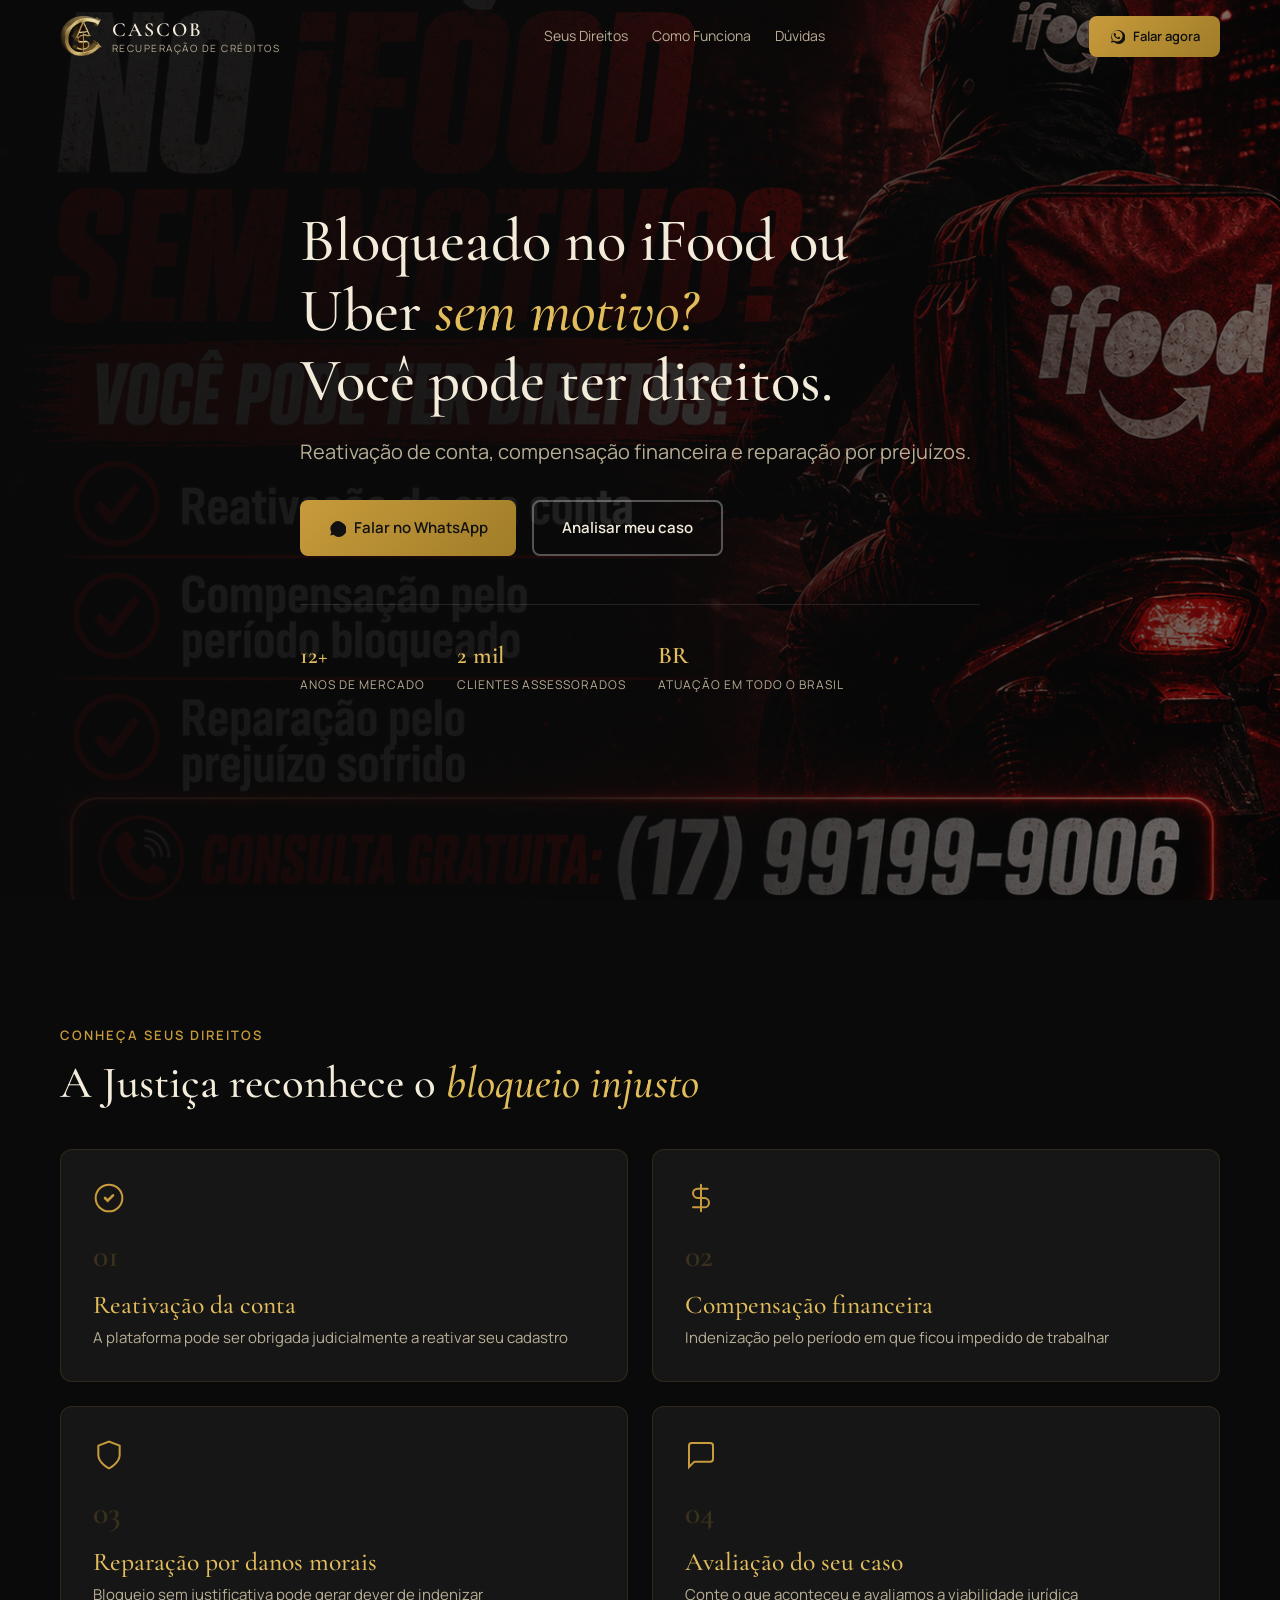
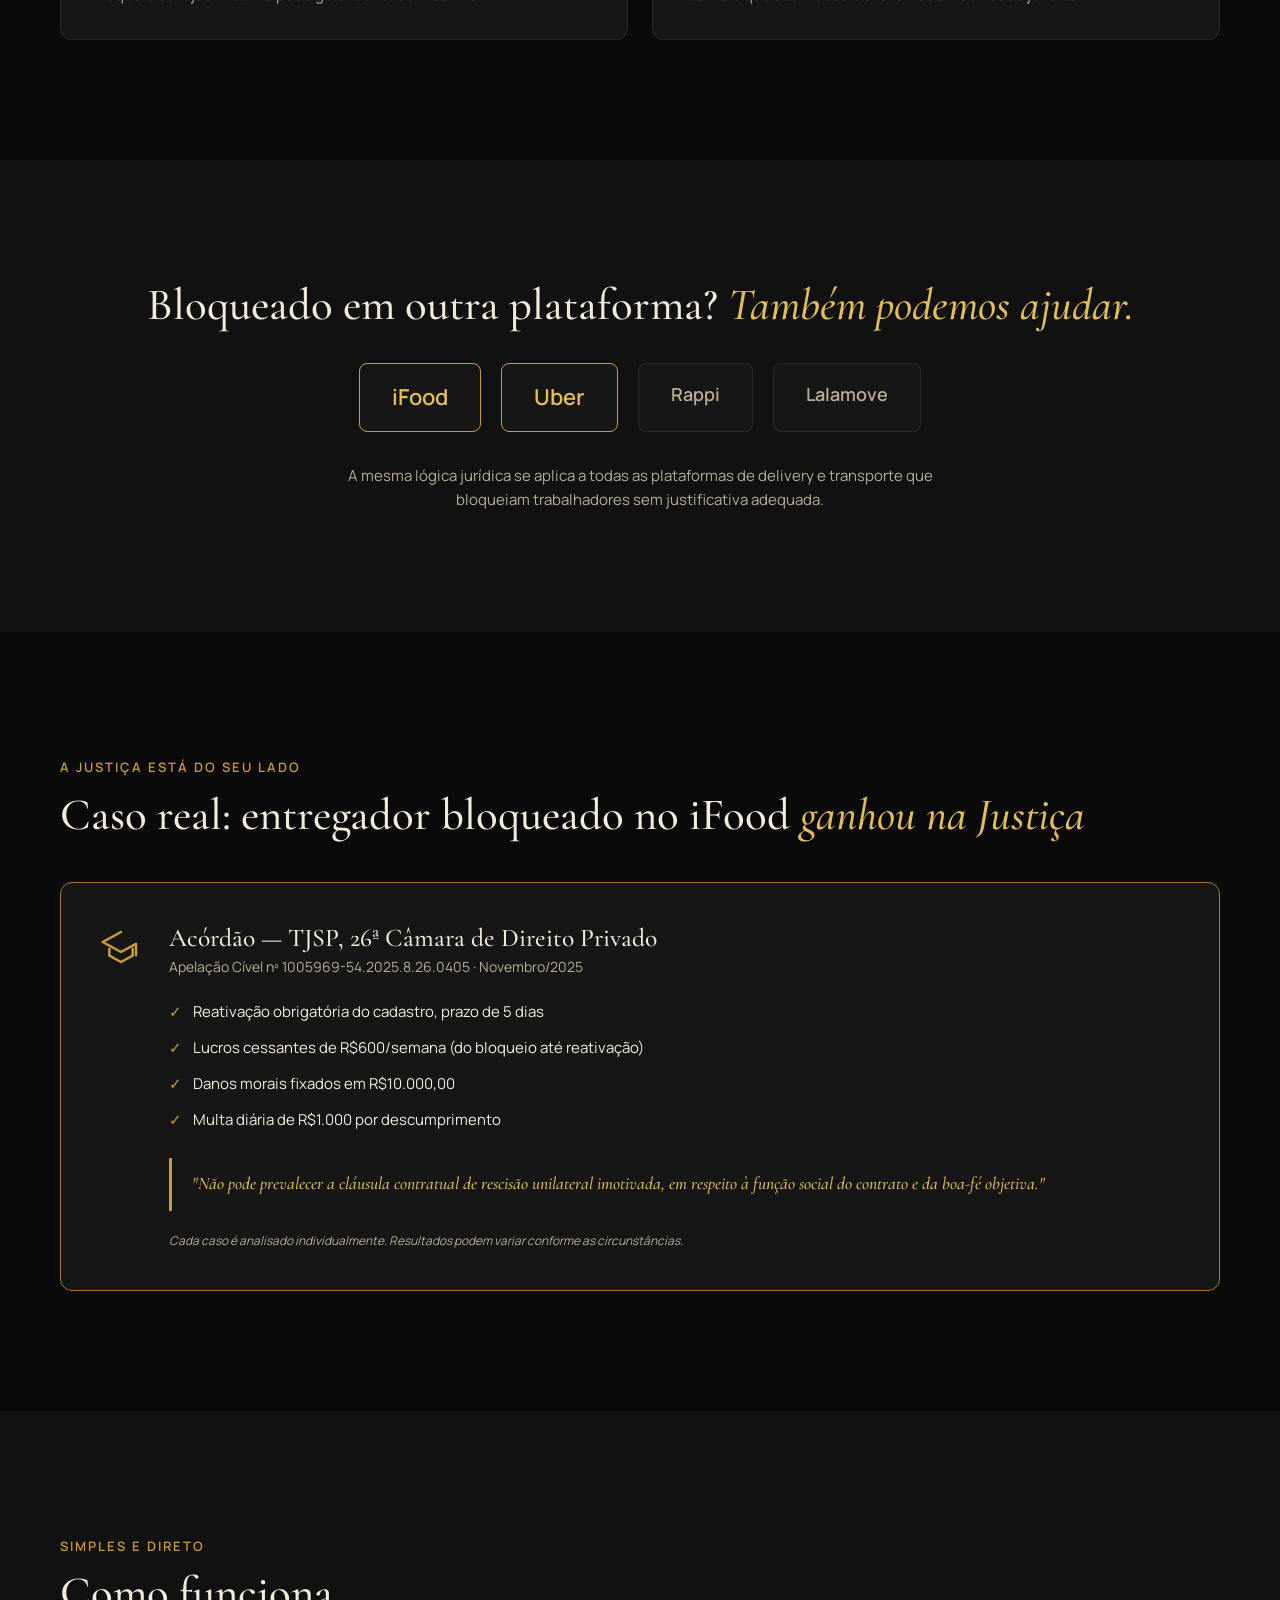
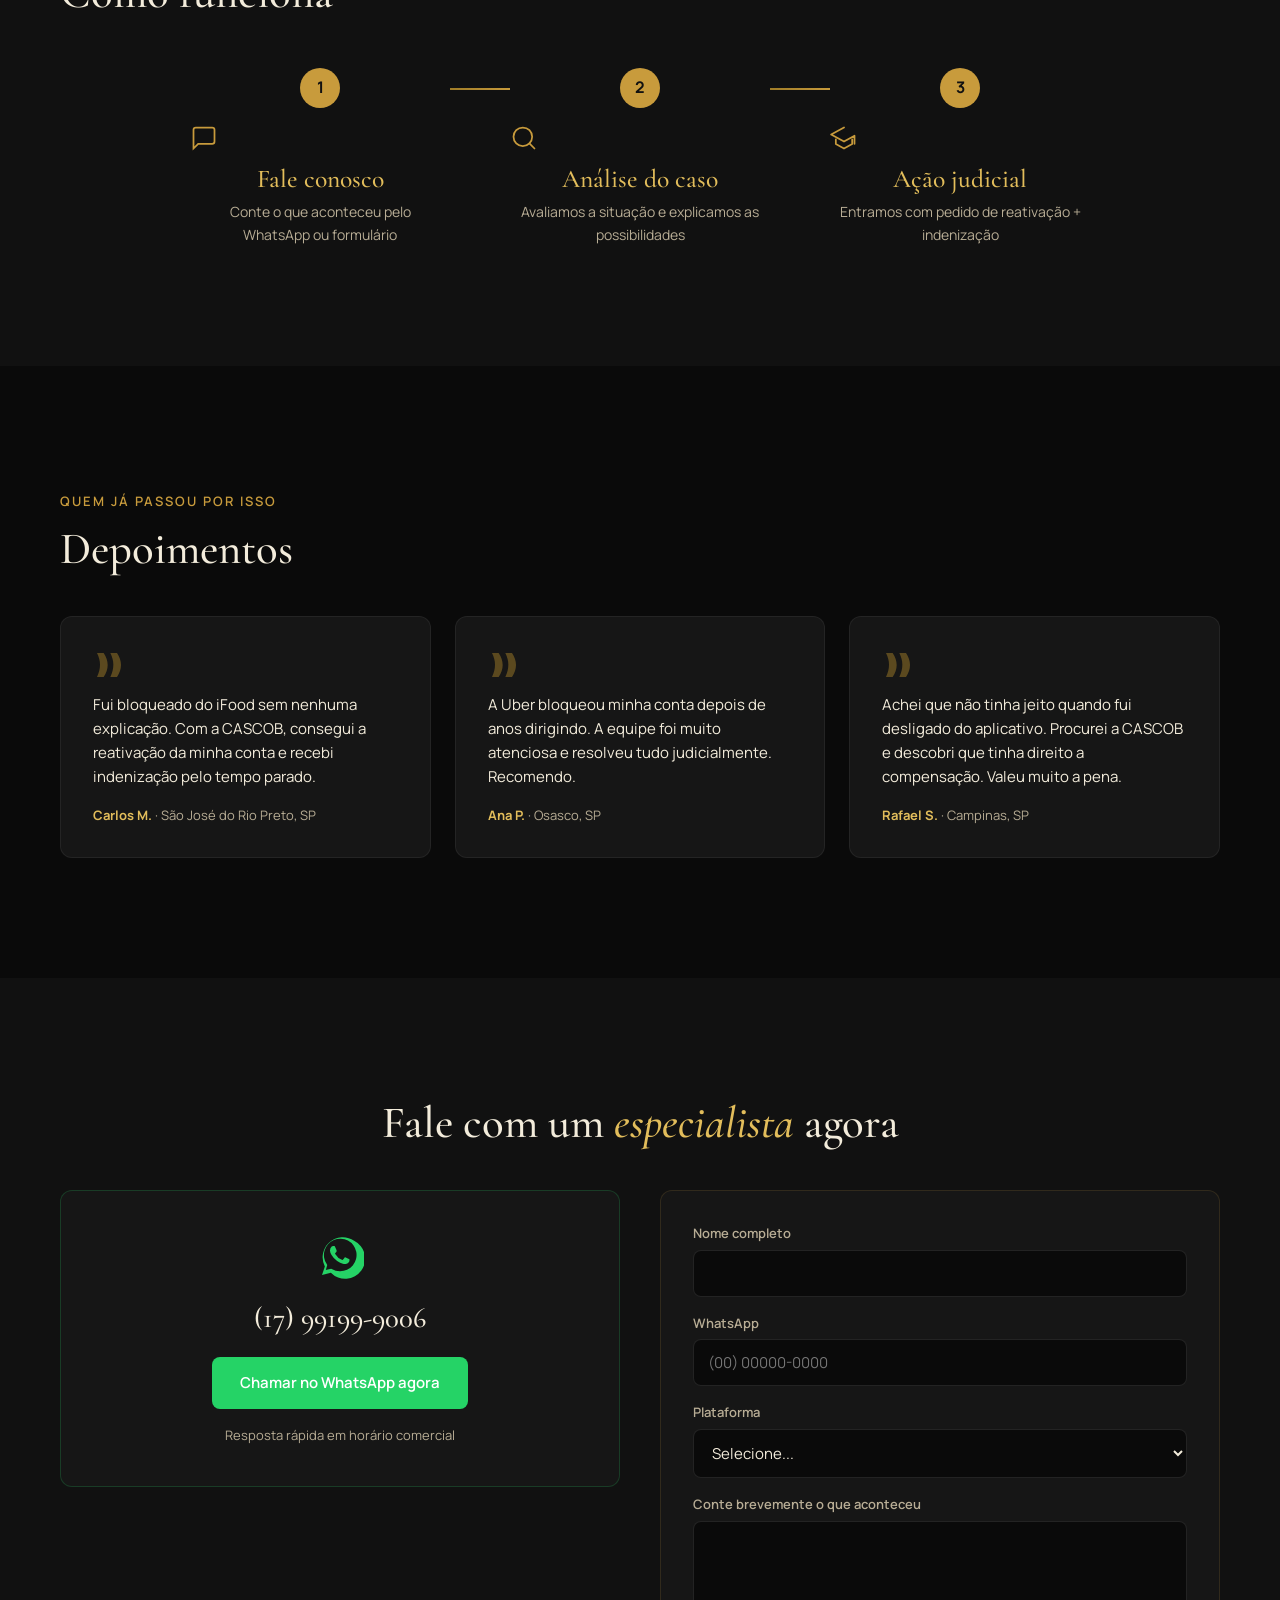
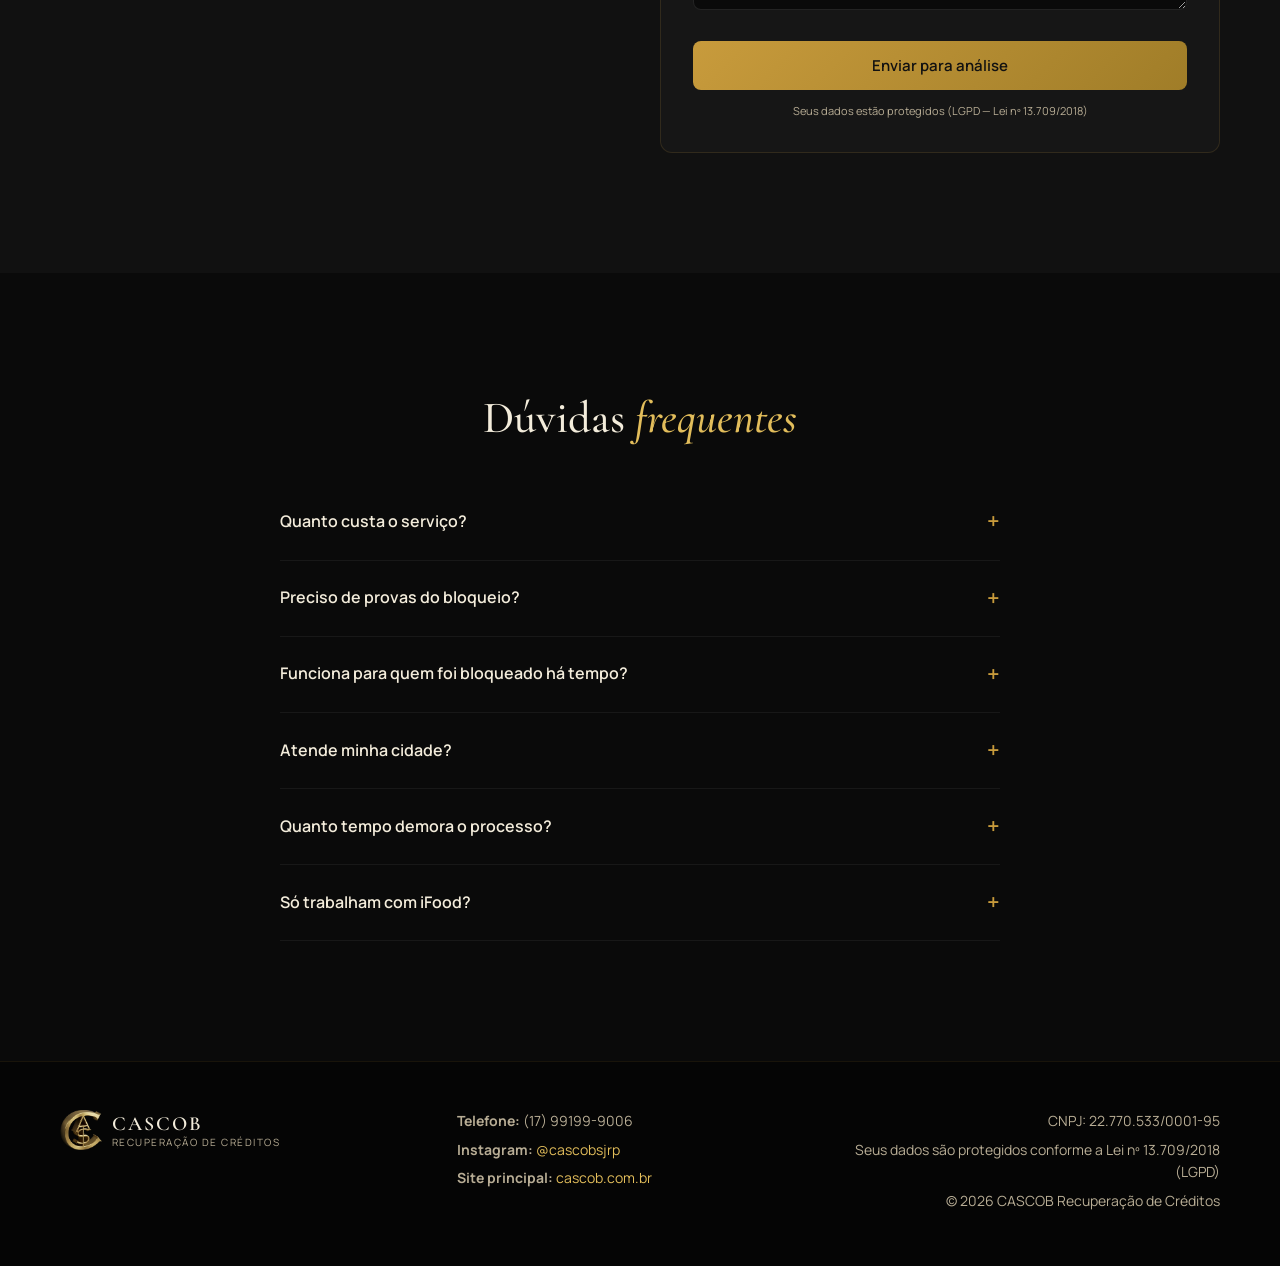
==== index.html @ d966ffe6 "feat: landing page entregadorbloqueado.com.br — build completo Landing page de conversão para CASCOB" ====
<!DOCTYPE html>
<html lang="pt-BR">
<head>
<meta charset="UTF-8">
<meta name="viewport" content="width=device-width, initial-scale=1">
<title>Bloqueado no iFood ou Uber? Conheça seus direitos | CASCOB</title>
<meta name="description" content="Entregador ou motorista bloqueado no iFood, Uber ou outra plataforma? A CASCOB atua na reativação de conta, compensação financeira e reparação por danos. Fale conosco.">
<link rel="canonical" href="https://entregadorbloqueado.com.br/">
<meta property="og:title" content="Bloqueado no iFood ou Uber? Conheça seus direitos | CASCOB">
<meta property="og:description" content="Entregador ou motorista bloqueado? Reativação de conta, lucros cessantes e danos morais. CASCOB Recuperação de Créditos.">
<meta property="og:url" content="https://entregadorbloqueado.com.br/">
<meta property="og:type" content="website">
<meta property="og:locale" content="pt_BR">
<meta name="twitter:card" content="summary_large_image">
<link rel="icon" href="/assets/img/logo-cascob.png" type="image/png">
<link rel="preload" href="/assets/fonts/cormorant-garamond-500.woff2" as="font" type="font/woff2" crossorigin>
<link rel="preload" href="/assets/fonts/manrope-500.woff2" as="font" type="font/woff2" crossorigin>
<link rel="stylesheet" href="/assets/css/styles.css">
<script type="application/ld+json">
{
  "@context": "https://schema.org",
  "@type": "Organization",
  "name": "CASCOB Recuperação de Créditos",
  "url": "https://entregadorbloqueado.com.br/",
  "logo": "https://entregadorbloqueado.com.br/assets/img/logo-cascob.png",
  "telephone": "+55-17-99199-9006",
  "areaServed": {"@type": "Country", "name": "Brasil"}
}
</script>
</head>
<body>
<a href="#main" class="skip-link">Pular para o conteúdo</a>

<!-- 1. HEADER -->
<header class="nav" id="site-header">
  <div class="container nav__row">
    <a href="#top" class="logo" aria-label="CASCOB — início">
      <picture>
        <source srcset="/assets/img/logo-cascob.webp" type="image/webp">
        <img class="logo__img" src="/assets/img/logo-cascob.png" alt="" width="48" height="48">
      </picture>
      <span class="logo__text">
        <span class="logo__name">CASCOB</span>
        <span class="logo__sub">recuperação de créditos</span>
      </span>
    </a>
    <nav class="nav__links" aria-label="Navegação principal">
      <a href="#direitos">Seus Direitos</a>
      <a href="#como-funciona">Como Funciona</a>
      <a href="#faq">Dúvidas</a>
    </nav>
    <div class="nav__actions">
      <a class="btn btn--gold btn--sm" href="https://wa.me/5517991999006?text=Ol%C3%A1%2C%20vim%20pelo%20site%20entregadorbloqueado.com.br." target="_blank" rel="noopener">
        <svg width="16" height="16" viewBox="0 0 24 24" aria-hidden="true"><path fill="currentColor" d="M19.05 4.91A10 10 0 0 0 4.43 17.69L3 22l4.43-1.16A10 10 0 1 0 19.05 4.91ZM12 20.16a8.13 8.13 0 0 1-4.15-1.14l-.3-.18-2.63.69.7-2.56-.2-.31A8.16 8.16 0 1 1 12 20.16Zm4.5-6.13c-.25-.13-1.46-.72-1.69-.8s-.39-.13-.55.13-.63.8-.78.96-.28.2-.53.07a6.7 6.7 0 0 1-3.34-2.92c-.25-.43.25-.4.72-1.34.08-.16 0-.3-.04-.42s-.55-1.33-.76-1.82-.4-.42-.55-.43h-.47a.9.9 0 0 0-.66.31 2.76 2.76 0 0 0-.85 2c0 1.18.86 2.32.98 2.48s1.69 2.58 4.1 3.62a14 14 0 0 0 1.37.5 3.3 3.3 0 0 0 1.51.1 2.47 2.47 0 0 0 1.62-1.14 2 2 0 0 0 .14-1.14c-.06-.1-.22-.16-.47-.29Z"/></svg>
        Falar agora
      </a>
      <button class="hamburger" aria-label="Abrir menu" aria-expanded="false">
        <span></span><span></span><span></span>
      </button>
    </div>
  </div>
</header>

<main id="main">

<!-- 2. HERO -->
<section class="hero" id="top">
  <div class="hero__bg">
    <img src="/assets/img/hero-entregador.png" alt="" loading="eager">
  </div>
  <div class="container hero__content">
    <h1>Bloqueado no iFood ou Uber <em>sem motivo?</em><br>Você pode ter direitos.</h1>
    <p class="hero__sub">Reativação de conta, compensação financeira e reparação por prejuízos.</p>
    <div class="hero__ctas">
      <a class="btn btn--gold" href="https://wa.me/5517991999006?text=Ol%C3%A1%2C%20fui%20bloqueado%20na%20plataforma%20de%20delivery%20e%20gostaria%20de%20avaliar%20meu%20caso." target="_blank" rel="noopener">
        <svg width="18" height="18" viewBox="0 0 24 24" aria-hidden="true"><path fill="currentColor" d="M19.05 4.91A10 10 0 0 0 4.43 17.69L3 22l4.43-1.16A10 10 0 1 0 19.05 4.91Z"/></svg>
        Falar no WhatsApp
      </a>
      <a class="btn btn--ghost" href="#contato">Analisar meu caso</a>
    </div>
    <div class="hero__trust">
      <div><strong>12+</strong><span>anos de mercado</span></div>
      <div><strong>2 mil</strong><span>clientes assessorados</span></div>
      <div><strong>BR</strong><span>atuação em todo o Brasil</span></div>
    </div>
  </div>
</section>

<!-- 3. SEUS DIREITOS -->
<section class="section" id="direitos">
  <div class="container">
    <span class="kicker">conheça seus direitos</span>
    <h2>A Justiça reconhece o <em>bloqueio injusto</em></h2>
    <div class="cards">
      <article class="card">
        <div class="card__icon">
          <svg width="32" height="32" viewBox="0 0 24 24" fill="none"><path d="M9 12l2 2 4-4" stroke="var(--gold)" stroke-width="2" stroke-linecap="round"/><circle cx="12" cy="12" r="10" stroke="var(--gold)" stroke-width="1.5"/></svg>
        </div>
        <span class="card__num">01</span>
        <h3>Reativação da conta</h3>
        <p>A plataforma pode ser obrigada judicialmente a reativar seu cadastro</p>
      </article>
      <article class="card">
        <div class="card__icon">
          <svg width="32" height="32" viewBox="0 0 24 24" fill="none"><path d="M12 2v20M17 5H9.5a3.5 3.5 0 000 7h5a3.5 3.5 0 010 7H6" stroke="var(--gold)" stroke-width="1.5" stroke-linecap="round"/></svg>
        </div>
        <span class="card__num">02</span>
        <h3>Compensação financeira</h3>
        <p>Indenização pelo período em que ficou impedido de trabalhar</p>
      </article>
      <article class="card">
        <div class="card__icon">
          <svg width="32" height="32" viewBox="0 0 24 24" fill="none"><path d="M12 22s8-4 8-10V5l-8-3-8 3v7c0 6 8 10 8 10z" stroke="var(--gold)" stroke-width="1.5"/></svg>
        </div>
        <span class="card__num">03</span>
        <h3>Reparação por danos morais</h3>
        <p>Bloqueio sem justificativa pode gerar dever de indenizar</p>
      </article>
      <article class="card">
        <div class="card__icon">
          <svg width="32" height="32" viewBox="0 0 24 24" fill="none"><path d="M21 15a2 2 0 01-2 2H7l-4 4V5a2 2 0 012-2h14a2 2 0 012 2z" stroke="var(--gold)" stroke-width="1.5"/></svg>
        </div>
        <span class="card__num">04</span>
        <h3>Avaliação do seu caso</h3>
        <p>Conte o que aconteceu e avaliamos a viabilidade jurídica</p>
      </article>
    </div>
  </div>
</section>

<!-- 4. OUTRAS PLATAFORMAS -->
<section class="section section--alt" id="plataformas">
  <div class="container plataformas">
    <h2>Bloqueado em outra plataforma? <em>Também podemos ajudar.</em></h2>
    <div class="plataformas__grid">
      <div class="plataforma plataforma--destaque">iFood</div>
      <div class="plataforma plataforma--destaque">Uber</div>
      <div class="plataforma">Rappi</div>
      <div class="plataforma">Lalamove</div>
    </div>
    <p class="plataformas__text">A mesma lógica jurídica se aplica a todas as plataformas de delivery e transporte que bloqueiam trabalhadores sem justificativa adequada.</p>
  </div>
</section>

<!-- 5. JURISPRUDÊNCIA -->
<section class="section" id="jurisprudencia">
  <div class="container">
    <span class="kicker">a justiça está do seu lado</span>
    <h2>Caso real: entregador bloqueado no iFood <em>ganhou na Justiça</em></h2>
    <div class="acordao">
      <div class="acordao__icon">
        <svg width="40" height="40" viewBox="0 0 24 24" fill="none"><path d="M12 3L1 9l11 6 9-4.91V17M5 13.18v4L12 21l7-3.82v-4" stroke="var(--gold)" stroke-width="1.5" stroke-linecap="round" stroke-linejoin="round"/></svg>
      </div>
      <div class="acordao__body">
        <h3>Acórdão — TJSP, 26ª Câmara de Direito Privado</h3>
        <p class="acordao__ref">Apelação Cível nº 1005969-54.2025.8.26.0405 · Novembro/2025</p>
        <ul class="acordao__list">
          <li>Reativação obrigatória do cadastro, prazo de 5 dias</li>
          <li>Lucros cessantes de R$600/semana (do bloqueio até reativação)</li>
          <li>Danos morais fixados em R$10.000,00</li>
          <li>Multa diária de R$1.000 por descumprimento</li>
        </ul>
        <blockquote class="acordao__quote">
          "Não pode prevalecer a cláusula contratual de rescisão unilateral imotivada, em respeito à função social do contrato e da boa-fé objetiva."
        </blockquote>
        <p class="acordao__disclaimer">Cada caso é analisado individualmente. Resultados podem variar conforme as circunstâncias.</p>
      </div>
    </div>
  </div>
</section>

<!-- 6. COMO FUNCIONA -->
<section class="section section--alt" id="como-funciona">
  <div class="container">
    <span class="kicker">simples e direto</span>
    <h2>Como funciona</h2>
    <div class="timeline">
      <div class="timeline__step">
        <div class="timeline__dot">1</div>
        <div class="timeline__icon">
          <svg width="28" height="28" viewBox="0 0 24 24" fill="none"><path d="M21 15a2 2 0 01-2 2H7l-4 4V5a2 2 0 012-2h14a2 2 0 012 2z" stroke="var(--gold)" stroke-width="1.5"/></svg>
        </div>
        <h3>Fale conosco</h3>
        <p>Conte o que aconteceu pelo WhatsApp ou formulário</p>
      </div>
      <div class="timeline__line"></div>
      <div class="timeline__step">
        <div class="timeline__dot">2</div>
        <div class="timeline__icon">
          <svg width="28" height="28" viewBox="0 0 24 24" fill="none"><circle cx="11" cy="11" r="8" stroke="var(--gold)" stroke-width="1.5"/><path d="M21 21l-4.35-4.35" stroke="var(--gold)" stroke-width="1.5" stroke-linecap="round"/></svg>
        </div>
        <h3>Análise do caso</h3>
        <p>Avaliamos a situação e explicamos as possibilidades</p>
      </div>
      <div class="timeline__line"></div>
      <div class="timeline__step">
        <div class="timeline__dot">3</div>
        <div class="timeline__icon">
          <svg width="28" height="28" viewBox="0 0 24 24" fill="none"><path d="M12 3L1 9l11 6 9-4.91V17M5 13.18v4L12 21l7-3.82v-4" stroke="var(--gold)" stroke-width="1.5" stroke-linecap="round" stroke-linejoin="round"/></svg>
        </div>
        <h3>Ação judicial</h3>
        <p>Entramos com pedido de reativação + indenização</p>
      </div>
    </div>
  </div>
</section>

<!-- 7. DEPOIMENTOS -->
<section class="section" id="depoimentos">
  <div class="container">
    <span class="kicker">quem já passou por isso</span>
    <h2>Depoimentos</h2>
    <div class="depoimentos">
      <article class="depoimento">
        <svg class="depoimento__aspas" width="32" height="32" viewBox="0 0 24 24" fill="var(--gold-deep)"><path d="M3 21c3-6.5 3-12 0-18h5c4 6 4 12 0 18zm10 0c3-6.5 3-12 0-18h5c4 6 4 12 0 18z"/></svg>
        <p>Fui bloqueado do iFood sem nenhuma explicação. Com a CASCOB, consegui a reativação da minha conta e recebi indenização pelo tempo parado.</p>
        <footer><strong>Carlos M.</strong> · São José do Rio Preto, SP</footer>
      </article>
      <article class="depoimento">
        <svg class="depoimento__aspas" width="32" height="32" viewBox="0 0 24 24" fill="var(--gold-deep)"><path d="M3 21c3-6.5 3-12 0-18h5c4 6 4 12 0 18zm10 0c3-6.5 3-12 0-18h5c4 6 4 12 0 18z"/></svg>
        <p>A Uber bloqueou minha conta depois de anos dirigindo. A equipe foi muito atenciosa e resolveu tudo judicialmente. Recomendo.</p>
        <footer><strong>Ana P.</strong> · Osasco, SP</footer>
      </article>
      <article class="depoimento">
        <svg class="depoimento__aspas" width="32" height="32" viewBox="0 0 24 24" fill="var(--gold-deep)"><path d="M3 21c3-6.5 3-12 0-18h5c4 6 4 12 0 18zm10 0c3-6.5 3-12 0-18h5c4 6 4 12 0 18z"/></svg>
        <p>Achei que não tinha jeito quando fui desligado do aplicativo. Procurei a CASCOB e descobri que tinha direito a compensação. Valeu muito a pena.</p>
        <footer><strong>Rafael S.</strong> · Campinas, SP</footer>
      </article>
    </div>
  </div>
</section>

<!-- 8. FORMULÁRIO + WHATSAPP -->
<section class="section section--alt" id="contato">
  <div class="container">
    <h2 style="text-align:center;margin-bottom:40px;">Fale com um <em>especialista</em> agora</h2>
    <div class="contato__grid">
      <div class="contato__wa">
        <svg width="48" height="48" viewBox="0 0 24 24"><path fill="var(--green-wa)" d="M19.05 4.91A10 10 0 0 0 4.43 17.69L3 22l4.43-1.16A10 10 0 1 0 19.05 4.91ZM12 20.16a8.13 8.13 0 0 1-4.15-1.14l-.3-.18-2.63.69.7-2.56-.2-.31A8.16 8.16 0 1 1 12 20.16Zm4.5-6.13c-.25-.13-1.46-.72-1.69-.8s-.39-.13-.55.13-.63.8-.78.96-.28.2-.53.07a6.7 6.7 0 0 1-3.34-2.92c-.25-.43.25-.4.72-1.34.08-.16 0-.3-.04-.42s-.55-1.33-.76-1.82-.4-.42-.55-.43h-.47a.9.9 0 0 0-.66.31 2.76 2.76 0 0 0-.85 2c0 1.18.86 2.32.98 2.48s1.69 2.58 4.1 3.62a14 14 0 0 0 1.37.5 3.3 3.3 0 0 0 1.51.1 2.47 2.47 0 0 0 1.62-1.14 2 2 0 0 0 .14-1.14c-.06-.1-.22-.16-.47-.29Z"/></svg>
        <p class="contato__numero">(17) 99199-9006</p>
        <a class="btn btn--green" href="https://wa.me/5517991999006?text=Ol%C3%A1%2C%20fui%20bloqueado%20na%20plataforma%20e%20gostaria%20de%20avaliar%20meu%20caso." target="_blank" rel="noopener">Chamar no WhatsApp agora</a>
        <p class="contato__horario">Resposta rápida em horário comercial</p>
      </div>
      <form class="form" id="form-contato">
        <div class="form__field">
          <label for="nome">Nome completo</label>
          <input type="text" id="nome" name="nome" required>
        </div>
        <div class="form__field">
          <label for="whatsapp">WhatsApp</label>
          <input type="tel" id="whatsapp" name="whatsapp" placeholder="(00) 00000-0000" required>
        </div>
        <div class="form__field">
          <label for="plataforma">Plataforma</label>
          <select id="plataforma" name="plataforma" required>
            <option value="">Selecione...</option>
            <option value="iFood">iFood</option>
            <option value="Uber">Uber</option>
            <option value="Rappi">Rappi</option>
            <option value="Lalamove">Lalamove</option>
            <option value="Outra">Outra</option>
          </select>
        </div>
        <div class="form__field">
          <label for="relato">Conte brevemente o que aconteceu</label>
          <textarea id="relato" name="relato" rows="3"></textarea>
        </div>
        <button type="submit" class="btn btn--gold form__submit">Enviar para análise</button>
        <p class="form__lgpd">Seus dados estão protegidos (LGPD — Lei nº 13.709/2018)</p>
      </form>
    </div>
  </div>
</section>

<!-- 9. FAQ -->
<section class="section" id="faq">
  <div class="container">
    <h2 style="text-align:center;margin-bottom:40px;">Dúvidas <em>frequentes</em></h2>
    <div class="faq">
      <details class="faq__item">
        <summary>Quanto custa o serviço?</summary>
        <p>O custo varia por caso. Após a análise, informamos o valor antes de qualquer contratação.</p>
      </details>
      <details class="faq__item">
        <summary>Preciso de provas do bloqueio?</summary>
        <p>Prints e e-mails ajudam, mas não são obrigatórios. Avaliamos o caso com o que você tiver.</p>
      </details>
      <details class="faq__item">
        <summary>Funciona para quem foi bloqueado há tempo?</summary>
        <p>Sim, desde que dentro do prazo legal. Cada caso é analisado individualmente.</p>
      </details>
      <details class="faq__item">
        <summary>Atende minha cidade?</summary>
        <p>Sim. Atendemos em todo o Brasil — presencialmente em Rio Preto ou por vídeo.</p>
      </details>
      <details class="faq__item">
        <summary>Quanto tempo demora o processo?</summary>
        <p>Varia conforme a complexidade. Acompanhamos até o desfecho.</p>
      </details>
      <details class="faq__item">
        <summary>Só trabalham com iFood?</summary>
        <p>iFood e Uber são nosso foco principal, mas atuamos com outras plataformas de delivery e transporte também.</p>
      </details>
    </div>
  </div>
</section>

<script type="application/ld+json">
{
  "@context": "https://schema.org",
  "@type": "FAQPage",
  "mainEntity": [
    {"@type":"Question","name":"Quanto custa o serviço?","acceptedAnswer":{"@type":"Answer","text":"O custo varia por caso. Após a análise, informamos o valor antes de qualquer contratação."}},
    {"@type":"Question","name":"Preciso de provas do bloqueio?","acceptedAnswer":{"@type":"Answer","text":"Prints e e-mails ajudam, mas não são obrigatórios. Avaliamos o caso com o que você tiver."}},
    {"@type":"Question","name":"Funciona para quem foi bloqueado há tempo?","acceptedAnswer":{"@type":"Answer","text":"Sim, desde que dentro do prazo legal. Cada caso é analisado individualmente."}},
    {"@type":"Question","name":"Atende minha cidade?","acceptedAnswer":{"@type":"Answer","text":"Sim. Atendemos em todo o Brasil — presencialmente em Rio Preto ou por vídeo."}},
    {"@type":"Question","name":"Quanto tempo demora o processo?","acceptedAnswer":{"@type":"Answer","text":"Varia conforme a complexidade. Acompanhamos até o desfecho."}},
    {"@type":"Question","name":"Só trabalham com iFood?","acceptedAnswer":{"@type":"Answer","text":"iFood e Uber são nosso foco principal, mas atuamos com outras plataformas de delivery e transporte também."}}
  ]
}
</script>

</main>

<!-- 10. FOOTER -->
<footer class="footer">
  <div class="container footer__grid">
    <div class="footer__brand">
      <a href="#top" class="logo">
        <picture>
          <source srcset="/assets/img/logo-cascob.webp" type="image/webp">
          <img class="logo__img" src="/assets/img/logo-cascob.png" alt="CASCOB" width="40" height="40">
        </picture>
        <span class="logo__text">
          <span class="logo__name">CASCOB</span>
          <span class="logo__sub">recuperação de créditos</span>
        </span>
      </a>
    </div>
    <div class="footer__contact">
      <p><strong>Telefone:</strong> (17) 99199-9006</p>
      <p><strong>Instagram:</strong> <a href="https://instagram.com/cascobsjrp" target="_blank" rel="noopener">@cascobsjrp</a></p>
      <p><strong>Site principal:</strong> <a href="https://cascob.com.br" target="_blank" rel="noopener">cascob.com.br</a></p>
    </div>
    <div class="footer__legal">
      <p>CNPJ: 22.770.533/0001-95</p>
      <p>Seus dados são protegidos conforme a Lei nº 13.709/2018 (LGPD)</p>
      <p>&copy; 2026 CASCOB Recuperação de Créditos</p>
    </div>
  </div>
</footer>

<script src="/assets/js/main.js"></script>
</body>
</html>
---- assets/css/styles.css ----
@import url('../fonts/fonts.css');

:root {
  --black: #0a0a0a;
  --black-soft: #111111;
  --black-card: #161616;
  --gold: #c89b3c;
  --gold-light: #e2bd5b;
  --gold-deep: #a07d28;
  --red: #c0392b;
  --red-light: #e74c3c;
  --white: #f3ecdb;
  --white-soft: #b8ad95;
  --green-wa: #25d366;

  --serif: 'Cormorant Garamond', Georgia, serif;
  --sans: 'Manrope', system-ui, sans-serif;

  --maxw: 1200px;
  --section-pad: clamp(64px, 10vw, 120px);
  --container-pad: 20px;
  --transition: 200ms cubic-bezier(.4,0,.2,1);
  --radius: 12px;
}

*, *::before, *::after { box-sizing: border-box; margin: 0; padding: 0; }
html { scroll-behavior: smooth; }
body {
  font-family: var(--sans);
  background: var(--black);
  color: var(--white);
  font-size: 17px;
  line-height: 1.6;
  -webkit-font-smoothing: antialiased;
}
img, svg { max-width: 100%; display: block; }
a { color: inherit; text-decoration: none; }
button { font-family: inherit; cursor: pointer; border: none; background: none; }
ul { list-style: none; }

.container { max-width: var(--maxw); margin: 0 auto; padding: 0 var(--container-pad); }

h1, h2, h3 { font-family: var(--serif); font-weight: 500; line-height: 1.15; }
h1 { font-size: clamp(2.2rem, 5vw, 3.8rem); }
h2 { font-size: clamp(1.8rem, 4vw, 2.8rem); }
h3 { font-size: clamp(1.2rem, 2.5vw, 1.6rem); }

em { font-style: italic; color: var(--gold-light); }

.kicker {
  display: inline-block;
  font-size: 13px;
  font-weight: 600;
  letter-spacing: 2px;
  text-transform: uppercase;
  color: var(--gold);
  margin-bottom: 12px;
}

.btn {
  display: inline-flex; align-items: center; gap: 8px;
  padding: 14px 28px;
  border-radius: 8px;
  font-size: 15px;
  font-weight: 600;
  transition: transform var(--transition), box-shadow var(--transition);
}
.btn:hover { transform: translateY(-2px); }
.btn--gold {
  background: linear-gradient(135deg, var(--gold), var(--gold-deep));
  color: #111;
}
.btn--gold:hover { box-shadow: 0 8px 24px rgba(200,155,60,0.35); }
.btn--ghost {
  border: 2px solid rgba(255,255,255,0.3);
  color: var(--white);
}
.btn--ghost:hover { border-color: var(--gold); color: var(--gold-light); }
.btn--green {
  background: var(--green-wa);
  color: #fff;
}
.btn--green:hover { box-shadow: 0 8px 24px rgba(37,211,102,0.35); }

.skip-link {
  position: absolute; left: -9999px; top: auto;
  padding: 8px 16px; background: var(--gold); color: #111;
  z-index: 100;
}
.skip-link:focus { left: 16px; top: 16px; }

/* ───────── nav ───────── */
.nav {
  position: fixed; top: 0; left: 0; right: 0;
  z-index: 50; padding: 16px 0;
  transition: background .25s, padding .25s;
  border-bottom: 1px solid transparent;
}
.nav--scrolled {
  background: rgba(10,10,10,0.92);
  backdrop-filter: blur(10px);
  border-bottom-color: rgba(200,155,60,0.15);
  padding: 10px 0;
}
.nav__row { display: flex; align-items: center; justify-content: space-between; gap: 20px; }
.nav__links { display: flex; gap: 24px; font-size: 14px; color: var(--white-soft); }
.nav__links a { padding: 6px 0; transition: color .15s; }
.nav__links a:hover { color: var(--gold-light); }
.nav__actions { display: flex; align-items: center; gap: 12px; }
.btn--sm { padding: 10px 20px; font-size: 13px; }

.logo { display: inline-flex; align-items: center; gap: 10px; }
.logo__img { height: 40px; width: auto; }
.logo__text { display: flex; flex-direction: column; line-height: 1.2; }
.logo__name { font-family: var(--serif); font-size: 20px; font-weight: 600; letter-spacing: 2px; }
.logo__sub { font-size: 10px; text-transform: uppercase; letter-spacing: 1.5px; color: var(--white-soft); }

.hamburger { display: none; flex-direction: column; gap: 5px; padding: 8px; }
.hamburger span { display: block; width: 22px; height: 2px; background: var(--white); transition: var(--transition); }

@media (max-width: 768px) {
  .nav__links { display: none; }
  .nav__links.open { display: flex; flex-direction: column; position: absolute; top: 100%; left: 0; right: 0; background: rgba(10,10,10,0.96); padding: 20px; gap: 16px; border-bottom: 1px solid rgba(200,155,60,0.15); }
  .hamburger { display: flex; }
  .btn--sm .btn-text { display: none; }
}

/* ───────── hero ───────── */
.hero { position: relative; min-height: 100vh; display: flex; align-items: center; overflow: hidden; }
.hero__bg { position: absolute; inset: 0; z-index: 0; }
.hero__bg img { width: 100%; height: 100%; object-fit: cover; }
.hero__bg::after {
  content: ''; position: absolute; inset: 0;
  background: linear-gradient(to right, rgba(10,10,10,0.92) 40%, rgba(10,10,10,0.5) 100%);
}
.hero__content { position: relative; z-index: 1; max-width: 680px; padding: var(--section-pad) 0; }
.hero__sub { font-size: clamp(1rem, 2vw, 1.25rem); color: var(--white-soft); margin: 20px 0 32px; }
.hero__ctas { display: flex; flex-wrap: wrap; gap: 16px; margin-bottom: 48px; }

.hero__trust {
  display: flex; gap: 32px;
  padding-top: 32px;
  border-top: 1px solid rgba(255,255,255,0.1);
}
.hero__trust div { display: flex; flex-direction: column; }
.hero__trust strong { font-size: 1.5rem; color: var(--gold-light); font-family: var(--serif); }
.hero__trust span { font-size: 12px; color: var(--white-soft); text-transform: uppercase; letter-spacing: 1px; }

@media (max-width: 768px) {
  .hero__trust { gap: 20px; }
  .hero__ctas { flex-direction: column; }
  .hero__ctas .btn { justify-content: center; }
}

/* ───────── sections ───────── */
.section { padding: var(--section-pad) 0; }
.section--alt { background: var(--black-soft); }

/* ───────── cards (direitos) ───────── */
.cards { display: grid; grid-template-columns: repeat(2, 1fr); gap: 24px; margin-top: 40px; }
.card {
  background: var(--black-card);
  border: 1px solid rgba(200,155,60,0.15);
  border-radius: var(--radius);
  padding: 32px;
  transition: transform var(--transition), box-shadow var(--transition);
}
.card:hover { transform: translateY(-4px); box-shadow: 0 12px 32px rgba(200,155,60,0.12); }
.card__icon { margin-bottom: 16px; }
.card__num { font-family: var(--serif); font-size: 2rem; color: rgba(200,155,60,0.2); font-weight: 600; }
.card h3 { margin: 8px 0; color: var(--gold-light); }
.card p { font-size: 15px; color: var(--white-soft); line-height: 1.5; }

@media (max-width: 600px) { .cards { grid-template-columns: 1fr; } }

/* ───────── plataformas ───────── */
.plataformas { text-align: center; }
.plataformas__grid { display: flex; justify-content: center; flex-wrap: wrap; gap: 20px; margin: 32px 0; }
.plataforma {
  padding: 16px 32px; border-radius: 8px;
  background: var(--black-card); border: 1px solid rgba(255,255,255,0.08);
  font-size: 18px; font-weight: 600; color: var(--white-soft);
}
.plataforma--destaque {
  border-color: var(--gold);
  color: var(--gold-light);
  font-size: 22px;
}
.plataformas__text { max-width: 600px; margin: 0 auto; color: var(--white-soft); font-size: 15px; }

/* ───────── jurisprudência ───────── */
.acordao {
  display: flex; gap: 28px; align-items: flex-start;
  background: var(--black-card);
  border: 1px solid var(--gold-deep);
  border-radius: var(--radius);
  padding: 40px;
  margin-top: 40px;
}
.acordao__icon { flex-shrink: 0; padding-top: 4px; }
.acordao__ref { font-size: 14px; color: var(--white-soft); margin: 4px 0 16px; }
.acordao__list { padding-left: 0; margin-bottom: 20px; }
.acordao__list li {
  padding: 6px 0 6px 24px;
  position: relative;
  color: var(--white);
  font-size: 15px;
}
.acordao__list li::before { content: '✓'; position: absolute; left: 0; color: var(--gold); font-weight: 700; }
.acordao__quote {
  border-left: 3px solid var(--gold);
  padding: 12px 20px;
  font-family: var(--serif);
  font-style: italic;
  font-size: 1.1rem;
  color: var(--gold-light);
  margin: 20px 0;
}
.acordao__disclaimer { font-size: 12px; color: var(--white-soft); font-style: italic; }

@media (max-width: 600px) {
  .acordao { flex-direction: column; padding: 24px; }
}

/* ───────── timeline ───────── */
.timeline { display: flex; align-items: flex-start; justify-content: center; gap: 0; margin-top: 48px; }
.timeline__step { text-align: center; flex: 1; max-width: 260px; position: relative; }
.timeline__dot {
  width: 40px; height: 40px; border-radius: 50%;
  background: var(--gold); color: #111;
  display: flex; align-items: center; justify-content: center;
  font-weight: 700; font-size: 16px; margin: 0 auto 16px;
}
.timeline__icon { margin: 0 auto 12px; }
.timeline__step h3 { margin-bottom: 8px; color: var(--gold-light); }
.timeline__step p { font-size: 14px; color: var(--white-soft); padding: 0 8px; }
.timeline__line {
  flex: 0 0 60px; height: 2px;
  background: linear-gradient(90deg, var(--gold-deep), var(--gold));
  margin-top: 20px;
}

@media (max-width: 600px) {
  .timeline { flex-direction: column; align-items: center; gap: 8px; }
  .timeline__line { width: 2px; height: 40px; flex: 0 0 40px; }
  .timeline__step { max-width: 100%; }
}

/* ───────── depoimentos ───────── */
.depoimentos { display: grid; grid-template-columns: repeat(3, 1fr); gap: 24px; margin-top: 40px; }
.depoimento {
  background: var(--black-card);
  border: 1px solid rgba(255,255,255,0.06);
  border-radius: var(--radius);
  padding: 32px;
}
.depoimento__aspas { margin-bottom: 12px; opacity: 0.5; }
.depoimento p { font-size: 15px; line-height: 1.6; color: var(--white); margin-bottom: 16px; }
.depoimento footer { font-size: 13px; color: var(--white-soft); }
.depoimento footer strong { color: var(--gold-light); }

@media (max-width: 768px) { .depoimentos { grid-template-columns: 1fr; } }

/* ───────── contato ───────── */
.contato__grid {
  display: grid; grid-template-columns: 1fr 1fr; gap: 40px; align-items: start;
}
.contato__wa {
  text-align: center;
  background: var(--black-card);
  border: 1px solid rgba(37,211,102,0.2);
  border-radius: var(--radius);
  padding: 40px;
  display: flex; flex-direction: column; align-items: center; gap: 16px;
}
.contato__numero { font-family: var(--serif); font-size: 1.8rem; color: var(--white); }
.contato__horario { font-size: 13px; color: var(--white-soft); }

.form {
  background: var(--black-card);
  border: 1px solid rgba(200,155,60,0.15);
  border-radius: var(--radius);
  padding: 32px;
}
.form__field { margin-bottom: 16px; }
.form__field label { display: block; font-size: 13px; font-weight: 600; margin-bottom: 6px; color: var(--white-soft); }
.form__field input,
.form__field select,
.form__field textarea {
  width: 100%; padding: 12px 14px;
  background: var(--black); border: 1px solid rgba(255,255,255,0.1);
  border-radius: 8px; color: var(--white);
  font-family: var(--sans); font-size: 15px;
  transition: border-color var(--transition);
}
.form__field input:focus,
.form__field select:focus,
.form__field textarea:focus {
  outline: none; border-color: var(--gold);
}
.form__submit { width: 100%; justify-content: center; margin-top: 8px; }
.form__lgpd { font-size: 11px; color: var(--white-soft); text-align: center; margin-top: 12px; }

@media (max-width: 768px) {
  .contato__grid { grid-template-columns: 1fr; }
}

/* ───────── FAQ ───────── */
.faq { max-width: 720px; margin: 0 auto; }
.faq__item {
  border-bottom: 1px solid rgba(255,255,255,0.06);
}
.faq__item summary {
  padding: 20px 0;
  font-size: 16px; font-weight: 600;
  cursor: pointer;
  list-style: none;
  display: flex; justify-content: space-between; align-items: center;
  color: var(--white);
  transition: color var(--transition);
}
.faq__item summary:hover { color: var(--gold-light); }
.faq__item summary::after { content: '+'; font-size: 22px; color: var(--gold); transition: transform var(--transition); }
.faq__item[open] summary::after { content: '−'; }
.faq__item summary::-webkit-details-marker { display: none; }
.faq__item p { padding: 0 0 20px; font-size: 15px; color: var(--white-soft); line-height: 1.6; }

/* ───────── footer ───────── */
.footer {
  background: #050505;
  border-top: 1px solid rgba(200,155,60,0.1);
  padding: 48px 0;
}
.footer__grid { display: grid; grid-template-columns: 1fr 1fr 1fr; gap: 32px; }
.footer__contact p, .footer__legal p { font-size: 14px; color: var(--white-soft); margin-bottom: 6px; }
.footer__contact a { color: var(--gold-light); }
.footer__contact a:hover { text-decoration: underline; }
.footer__legal { text-align: right; }

@media (max-width: 768px) {
  .footer__grid { grid-template-columns: 1fr; text-align: center; }
  .footer__legal { text-align: center; }
}
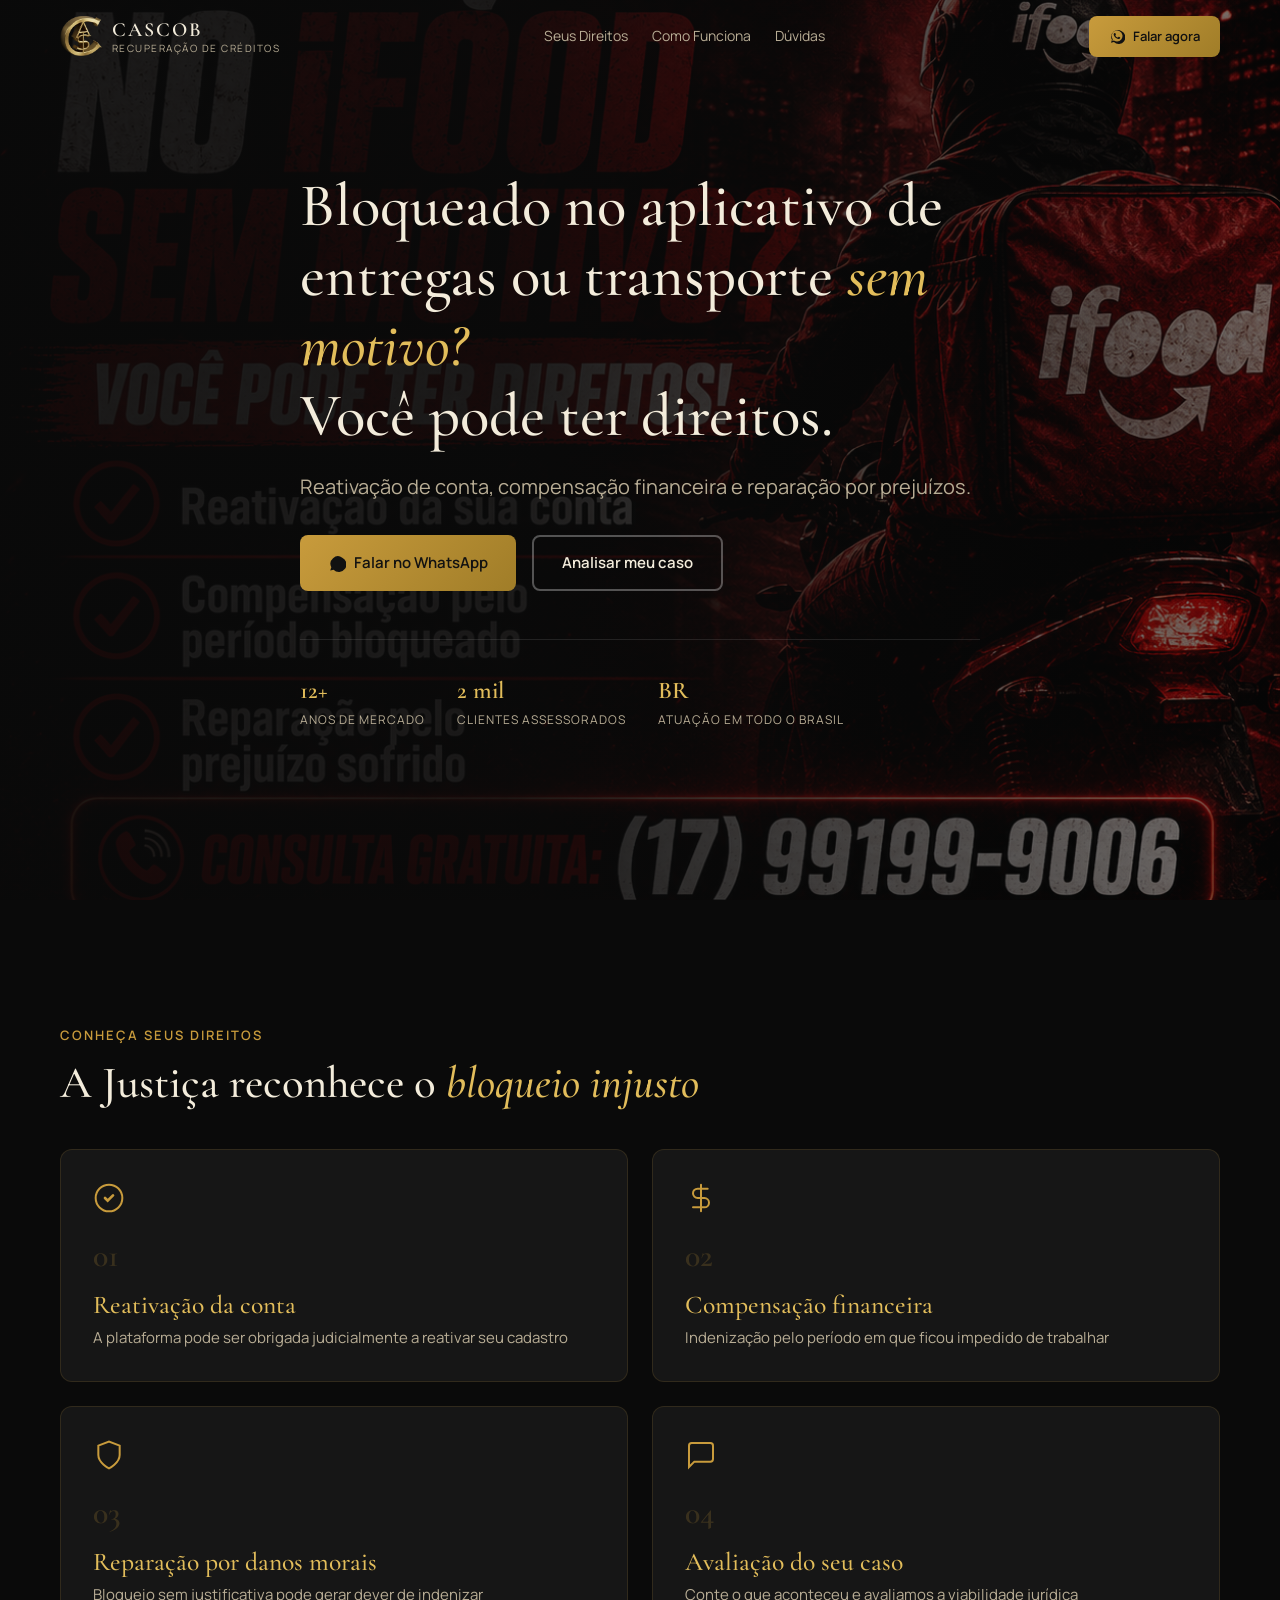
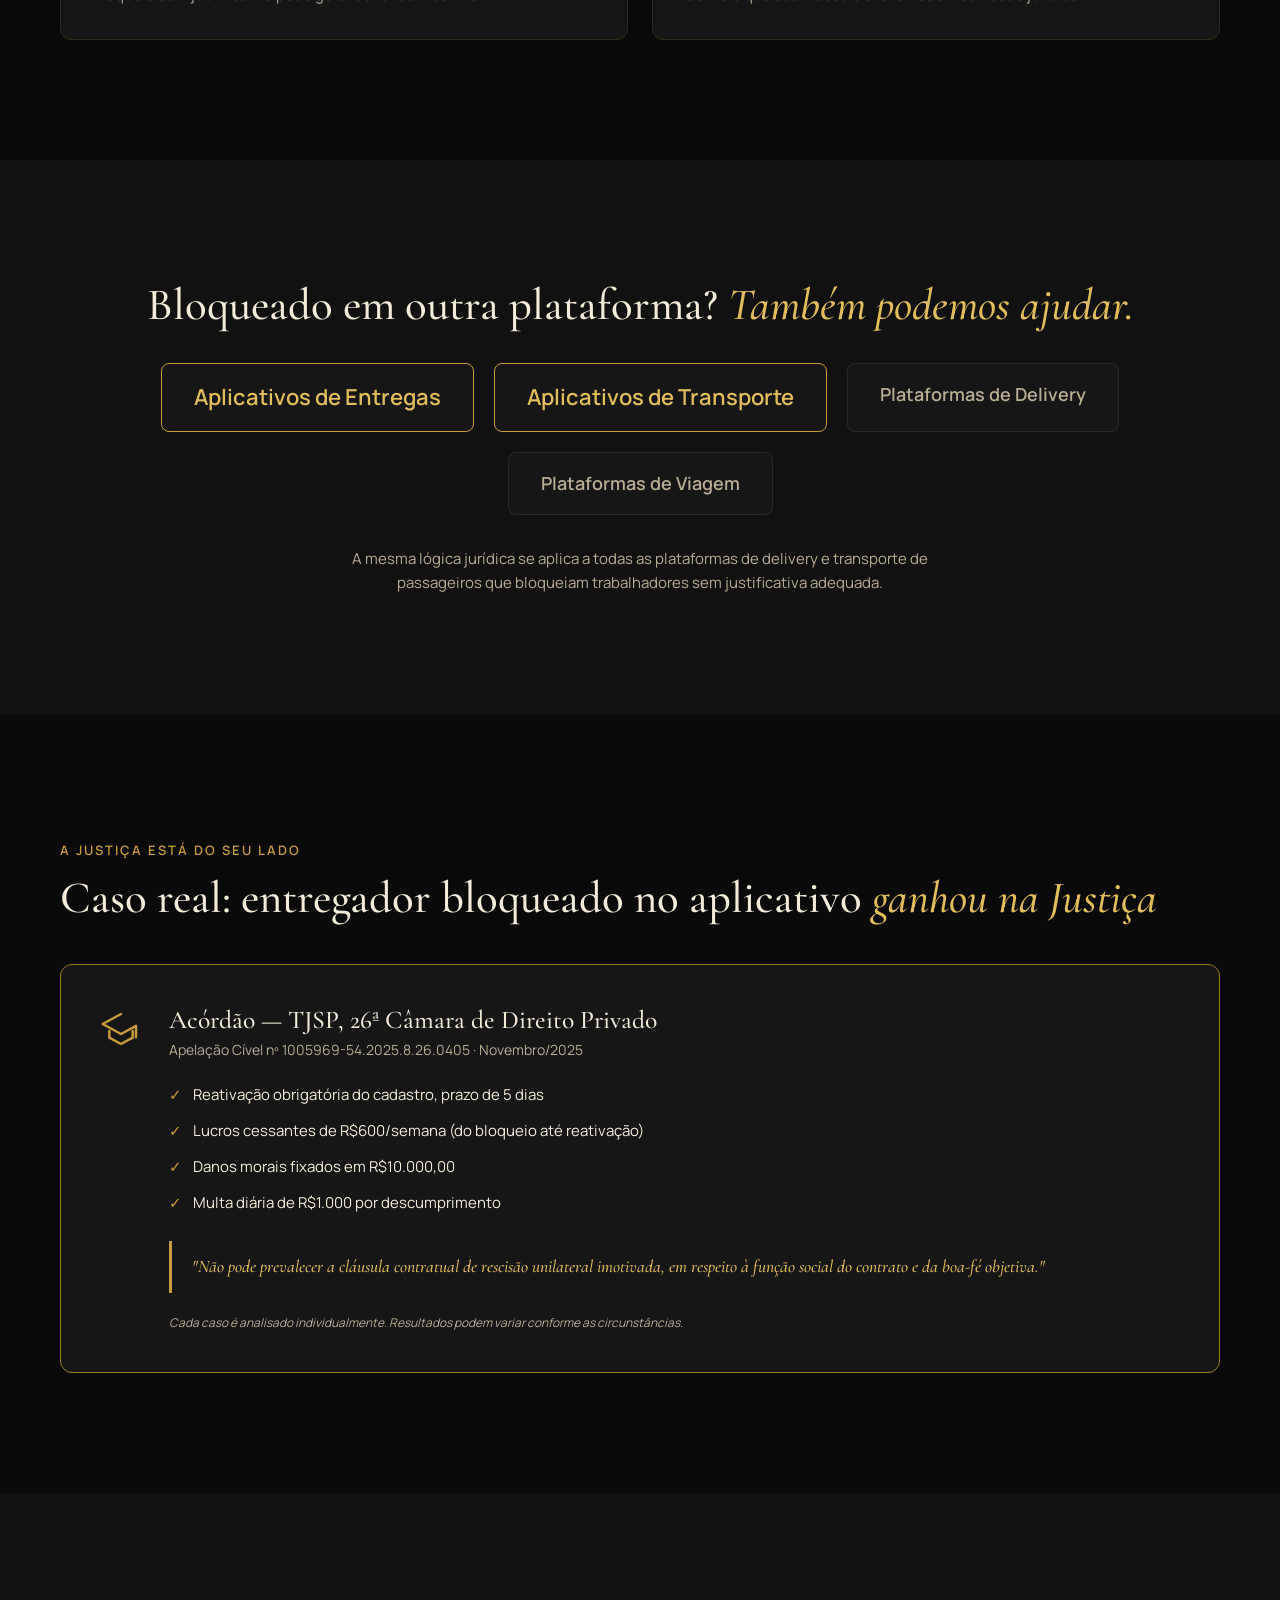
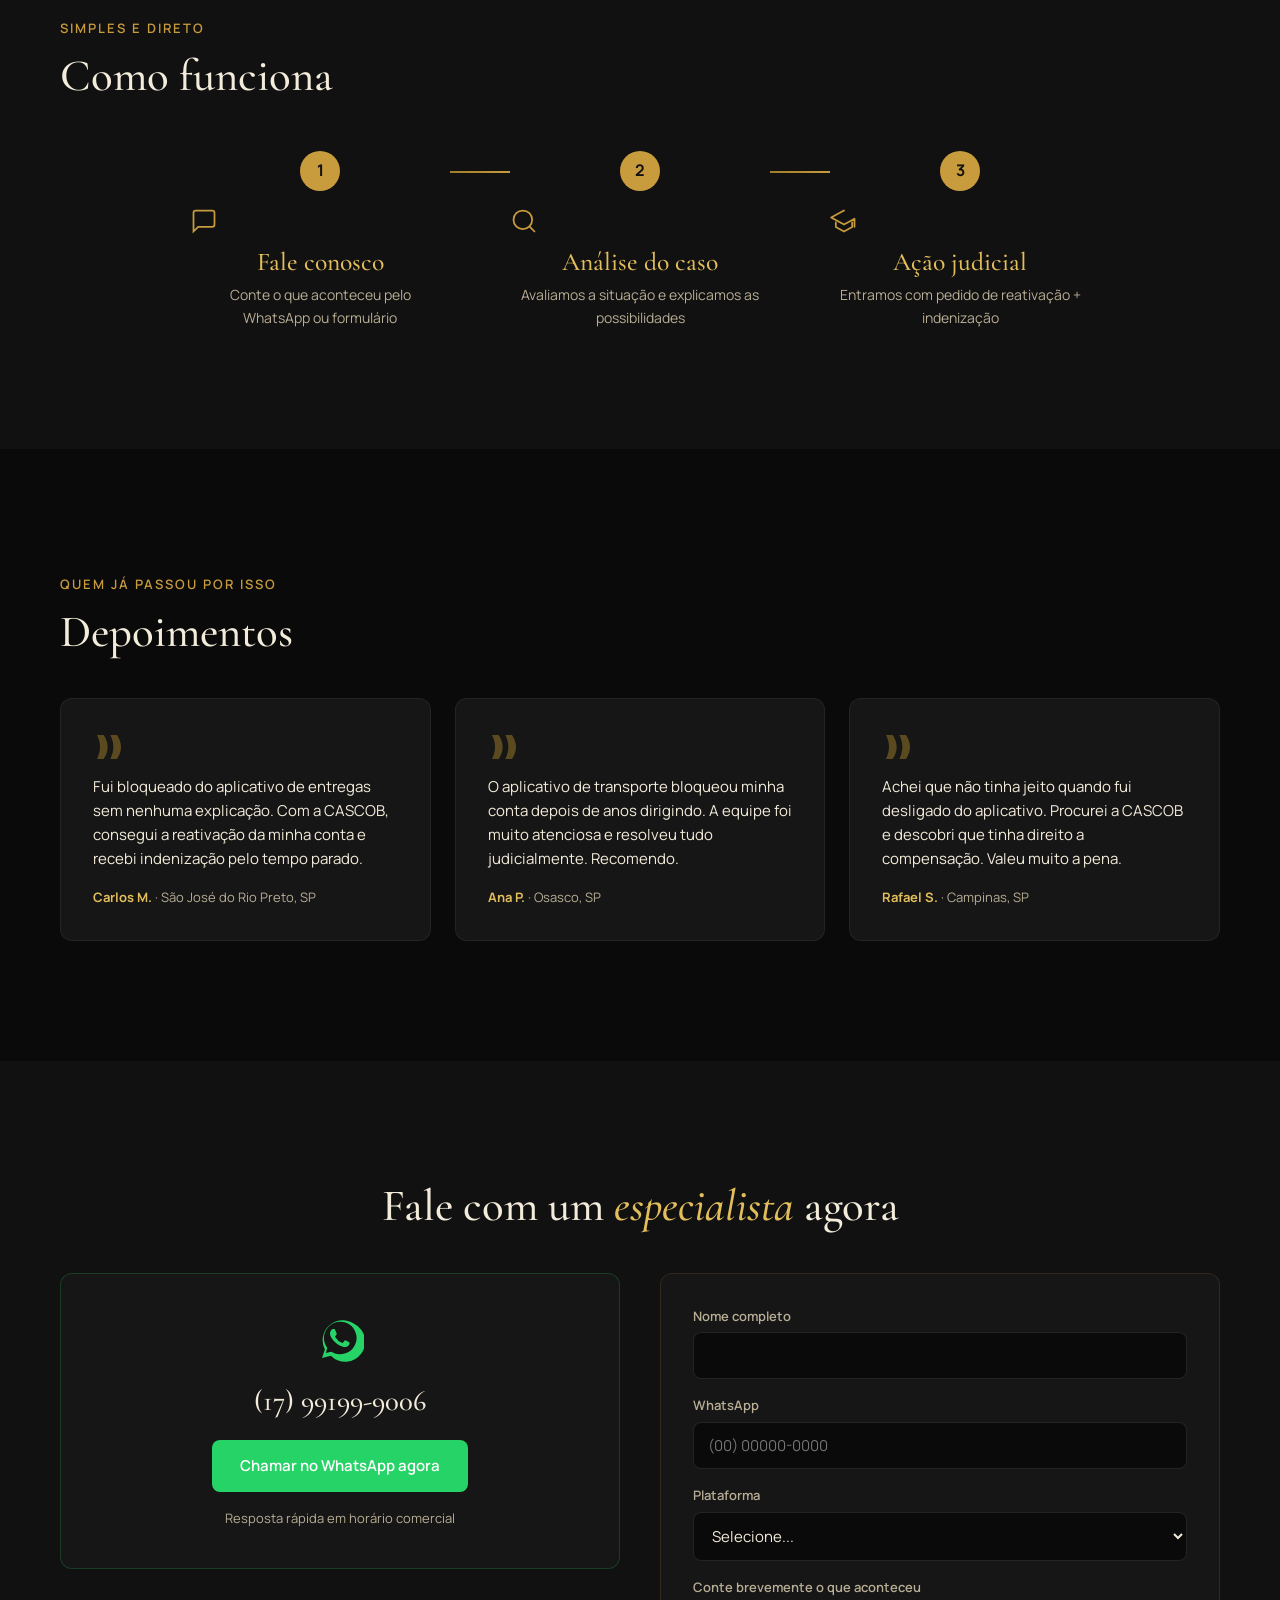
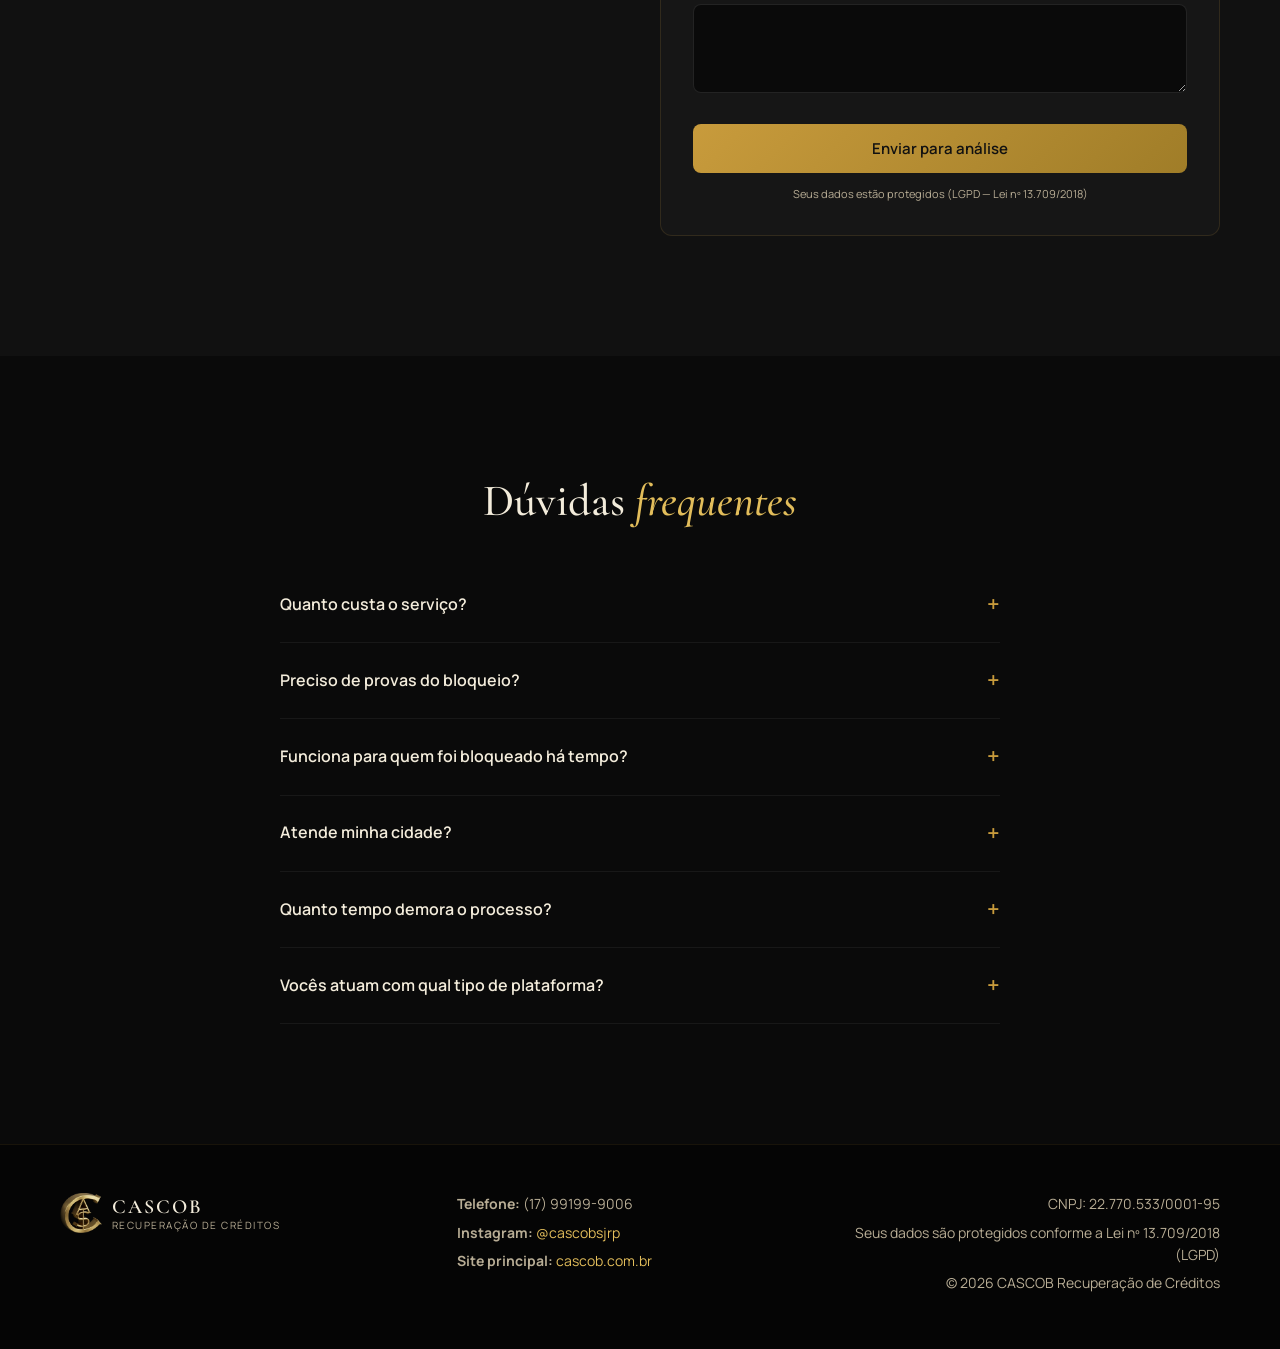
==== commit fe655ae0: "feat: v2 alternativa (azul/coral) + remoção de nomes de marcas - V1: removidas todas as menções a iF" ====
--- a/index.html
+++ b/index.html
@@ -3,26 +3,26 @@
 <head>
 <meta charset="UTF-8">
 <meta name="viewport" content="width=device-width, initial-scale=1">
-<title>Bloqueado no iFood ou Uber? Conheça seus direitos | CASCOB</title>
-<meta name="description" content="Entregador ou motorista bloqueado no iFood, Uber ou outra plataforma? A CASCOB atua na reativação de conta, compensação financeira e reparação por danos. Fale conosco.">
+<title>Bloqueado no aplicativo de entregas ou transporte? Conheça seus direitos | CASCOB</title>
+<meta name="description" content="Entregador ou motorista bloqueado no aplicativo de entregas ou transporte de passageiros? A CASCOB atua na reativação de conta, compensação financeira e reparação por danos. Fale conosco.">
 <link rel="canonical" href="https://entregadorbloqueado.com.br/">
-<meta property="og:title" content="Bloqueado no iFood ou Uber? Conheça seus direitos | CASCOB">
-<meta property="og:description" content="Entregador ou motorista bloqueado? Reativação de conta, lucros cessantes e danos morais. CASCOB Recuperação de Créditos.">
+<meta property="og:title" content="Bloqueado no aplicativo de entregas ou transporte? Conheça seus direitos | CASCOB">
+<meta property="og:description" content="Entregador ou motorista bloqueado na plataforma? Reativação de conta, lucros cessantes e danos morais. CASCOB Recuperação de Créditos.">
 <meta property="og:url" content="https://entregadorbloqueado.com.br/">
 <meta property="og:type" content="website">
 <meta property="og:locale" content="pt_BR">
 <meta name="twitter:card" content="summary_large_image">
-<link rel="icon" href="/assets/img/logo-cascob.png" type="image/png">
-<link rel="preload" href="/assets/fonts/cormorant-garamond-500.woff2" as="font" type="font/woff2" crossorigin>
-<link rel="preload" href="/assets/fonts/manrope-500.woff2" as="font" type="font/woff2" crossorigin>
-<link rel="stylesheet" href="/assets/css/styles.css">
+<link rel="icon" href="./assets/img/logo-cascob.png" type="image/png">
+<link rel="preload" href="./assets/fonts/cormorant-garamond-500.woff2" as="font" type="font/woff2" crossorigin>
+<link rel="preload" href="./assets/fonts/manrope-500.woff2" as="font" type="font/woff2" crossorigin>
+<link rel="stylesheet" href="./assets/css/styles.css">
 <script type="application/ld+json">
 {
   "@context": "https://schema.org",
   "@type": "Organization",
   "name": "CASCOB Recuperação de Créditos",
   "url": "https://entregadorbloqueado.com.br/",
-  "logo": "https://entregadorbloqueado.com.br/assets/img/logo-cascob.png",
+  "logo": "https://entregadorbloqueado.com.br./assets/img/logo-cascob.png",
   "telephone": "+55-17-99199-9006",
   "areaServed": {"@type": "Country", "name": "Brasil"}
 }
@@ -36,8 +36,8 @@
   <div class="container nav__row">
     <a href="#top" class="logo" aria-label="CASCOB — início">
       <picture>
-        <source srcset="/assets/img/logo-cascob.webp" type="image/webp">
-        <img class="logo__img" src="/assets/img/logo-cascob.png" alt="" width="48" height="48">
+        <source srcset="./assets/img/logo-cascob.webp" type="image/webp">
+        <img class="logo__img" src="./assets/img/logo-cascob.png" alt="" width="48" height="48">
       </picture>
       <span class="logo__text">
         <span class="logo__name">CASCOB</span>
@@ -66,10 +66,10 @@
 <!-- 2. HERO -->
 <section class="hero" id="top">
   <div class="hero__bg">
-    <img src="/assets/img/hero-entregador.png" alt="" loading="eager">
+    <img src="./assets/img/hero-entregador.png" alt="" loading="eager">
   </div>
   <div class="container hero__content">
-    <h1>Bloqueado no iFood ou Uber <em>sem motivo?</em><br>Você pode ter direitos.</h1>
+    <h1>Bloqueado no aplicativo de entregas ou transporte <em>sem motivo?</em><br>Você pode ter direitos.</h1>
     <p class="hero__sub">Reativação de conta, compensação financeira e reparação por prejuízos.</p>
     <div class="hero__ctas">
       <a class="btn btn--gold" href="https://wa.me/5517991999006?text=Ol%C3%A1%2C%20fui%20bloqueado%20na%20plataforma%20de%20delivery%20e%20gostaria%20de%20avaliar%20meu%20caso." target="_blank" rel="noopener">
@@ -133,12 +133,12 @@
   <div class="container plataformas">
     <h2>Bloqueado em outra plataforma? <em>Também podemos ajudar.</em></h2>
     <div class="plataformas__grid">
-      <div class="plataforma plataforma--destaque">iFood</div>
-      <div class="plataforma plataforma--destaque">Uber</div>
-      <div class="plataforma">Rappi</div>
-      <div class="plataforma">Lalamove</div>
-    </div>
-    <p class="plataformas__text">A mesma lógica jurídica se aplica a todas as plataformas de delivery e transporte que bloqueiam trabalhadores sem justificativa adequada.</p>
+      <div class="plataforma plataforma--destaque">Aplicativos de Entregas</div>
+      <div class="plataforma plataforma--destaque">Aplicativos de Transporte</div>
+      <div class="plataforma">Plataformas de Delivery</div>
+      <div class="plataforma">Plataformas de Viagem</div>
+    </div>
+    <p class="plataformas__text">A mesma lógica jurídica se aplica a todas as plataformas de delivery e transporte de passageiros que bloqueiam trabalhadores sem justificativa adequada.</p>
   </div>
 </section>
 
@@ -146,7 +146,7 @@
 <section class="section" id="jurisprudencia">
   <div class="container">
     <span class="kicker">a justiça está do seu lado</span>
-    <h2>Caso real: entregador bloqueado no iFood <em>ganhou na Justiça</em></h2>
+    <h2>Caso real: entregador bloqueado no aplicativo <em>ganhou na Justiça</em></h2>
     <div class="acordao">
       <div class="acordao__icon">
         <svg width="40" height="40" viewBox="0 0 24 24" fill="none"><path d="M12 3L1 9l11 6 9-4.91V17M5 13.18v4L12 21l7-3.82v-4" stroke="var(--gold)" stroke-width="1.5" stroke-linecap="round" stroke-linejoin="round"/></svg>
@@ -213,12 +213,12 @@
     <div class="depoimentos">
       <article class="depoimento">
         <svg class="depoimento__aspas" width="32" height="32" viewBox="0 0 24 24" fill="var(--gold-deep)"><path d="M3 21c3-6.5 3-12 0-18h5c4 6 4 12 0 18zm10 0c3-6.5 3-12 0-18h5c4 6 4 12 0 18z"/></svg>
-        <p>Fui bloqueado do iFood sem nenhuma explicação. Com a CASCOB, consegui a reativação da minha conta e recebi indenização pelo tempo parado.</p>
+        <p>Fui bloqueado do aplicativo de entregas sem nenhuma explicação. Com a CASCOB, consegui a reativação da minha conta e recebi indenização pelo tempo parado.</p>
         <footer><strong>Carlos M.</strong> · São José do Rio Preto, SP</footer>
       </article>
       <article class="depoimento">
         <svg class="depoimento__aspas" width="32" height="32" viewBox="0 0 24 24" fill="var(--gold-deep)"><path d="M3 21c3-6.5 3-12 0-18h5c4 6 4 12 0 18zm10 0c3-6.5 3-12 0-18h5c4 6 4 12 0 18z"/></svg>
-        <p>A Uber bloqueou minha conta depois de anos dirigindo. A equipe foi muito atenciosa e resolveu tudo judicialmente. Recomendo.</p>
+        <p>O aplicativo de transporte bloqueou minha conta depois de anos dirigindo. A equipe foi muito atenciosa e resolveu tudo judicialmente. Recomendo.</p>
         <footer><strong>Ana P.</strong> · Osasco, SP</footer>
       </article>
       <article class="depoimento">
@@ -254,10 +254,10 @@
           <label for="plataforma">Plataforma</label>
           <select id="plataforma" name="plataforma" required>
             <option value="">Selecione...</option>
-            <option value="iFood">iFood</option>
-            <option value="Uber">Uber</option>
-            <option value="Rappi">Rappi</option>
-            <option value="Lalamove">Lalamove</option>
+            <option value="Aplicativo de Entregas">Aplicativo de Entregas</option>
+            <option value="Aplicativo de Transporte">Aplicativo de Transporte</option>
+            <option value="Plataforma de Delivery">Plataforma de Delivery</option>
+            <option value="Plataforma de Viagem">Plataforma de Viagem</option>
             <option value="Outra">Outra</option>
           </select>
         </div>
@@ -298,8 +298,8 @@
         <p>Varia conforme a complexidade. Acompanhamos até o desfecho.</p>
       </details>
       <details class="faq__item">
-        <summary>Só trabalham com iFood?</summary>
-        <p>iFood e Uber são nosso foco principal, mas atuamos com outras plataformas de delivery e transporte também.</p>
+        <summary>Vocês atuam com qual tipo de plataforma?</summary>
+        <p>Atuamos com aplicativos de entregas, plataformas de delivery, aplicativos de transporte de passageiros e plataformas de viagem.</p>
       </details>
     </div>
   </div>
@@ -315,7 +315,7 @@
     {"@type":"Question","name":"Funciona para quem foi bloqueado há tempo?","acceptedAnswer":{"@type":"Answer","text":"Sim, desde que dentro do prazo legal. Cada caso é analisado individualmente."}},
     {"@type":"Question","name":"Atende minha cidade?","acceptedAnswer":{"@type":"Answer","text":"Sim. Atendemos em todo o Brasil — presencialmente em Rio Preto ou por vídeo."}},
     {"@type":"Question","name":"Quanto tempo demora o processo?","acceptedAnswer":{"@type":"Answer","text":"Varia conforme a complexidade. Acompanhamos até o desfecho."}},
-    {"@type":"Question","name":"Só trabalham com iFood?","acceptedAnswer":{"@type":"Answer","text":"iFood e Uber são nosso foco principal, mas atuamos com outras plataformas de delivery e transporte também."}}
+    {"@type":"Question","name":"Vocês atuam com qual tipo de plataforma?","acceptedAnswer":{"@type":"Answer","text":"Atuamos com aplicativos de entregas, plataformas de delivery, aplicativos de transporte de passageiros e plataformas de viagem."}}
   ]
 }
 </script>
@@ -328,8 +328,8 @@
     <div class="footer__brand">
       <a href="#top" class="logo">
         <picture>
-          <source srcset="/assets/img/logo-cascob.webp" type="image/webp">
-          <img class="logo__img" src="/assets/img/logo-cascob.png" alt="CASCOB" width="40" height="40">
+          <source srcset="./assets/img/logo-cascob.webp" type="image/webp">
+          <img class="logo__img" src="./assets/img/logo-cascob.png" alt="CASCOB" width="40" height="40">
         </picture>
         <span class="logo__text">
           <span class="logo__name">CASCOB</span>
@@ -350,6 +350,6 @@
   </div>
 </footer>
 
-<script src="/assets/js/main.js"></script>
+<script src="./assets/js/main.js"></script>
 </body>
 </html>
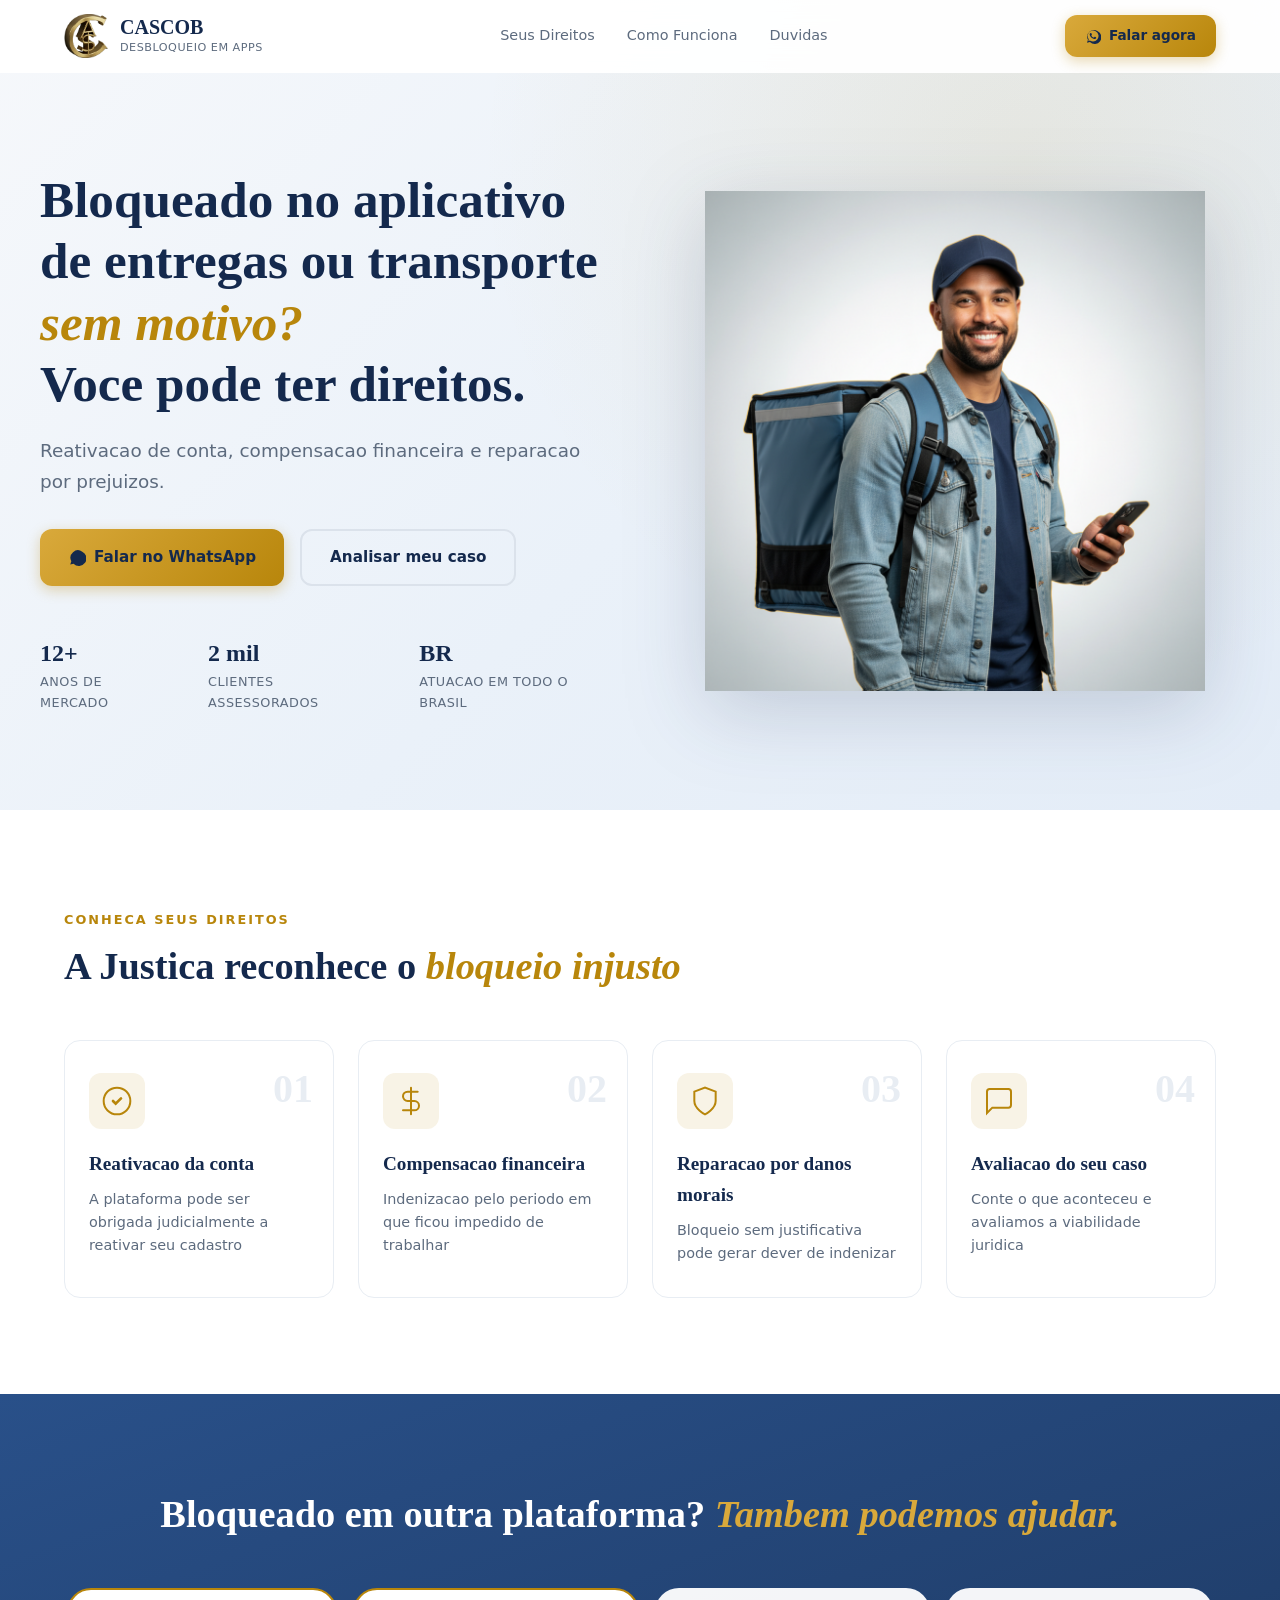
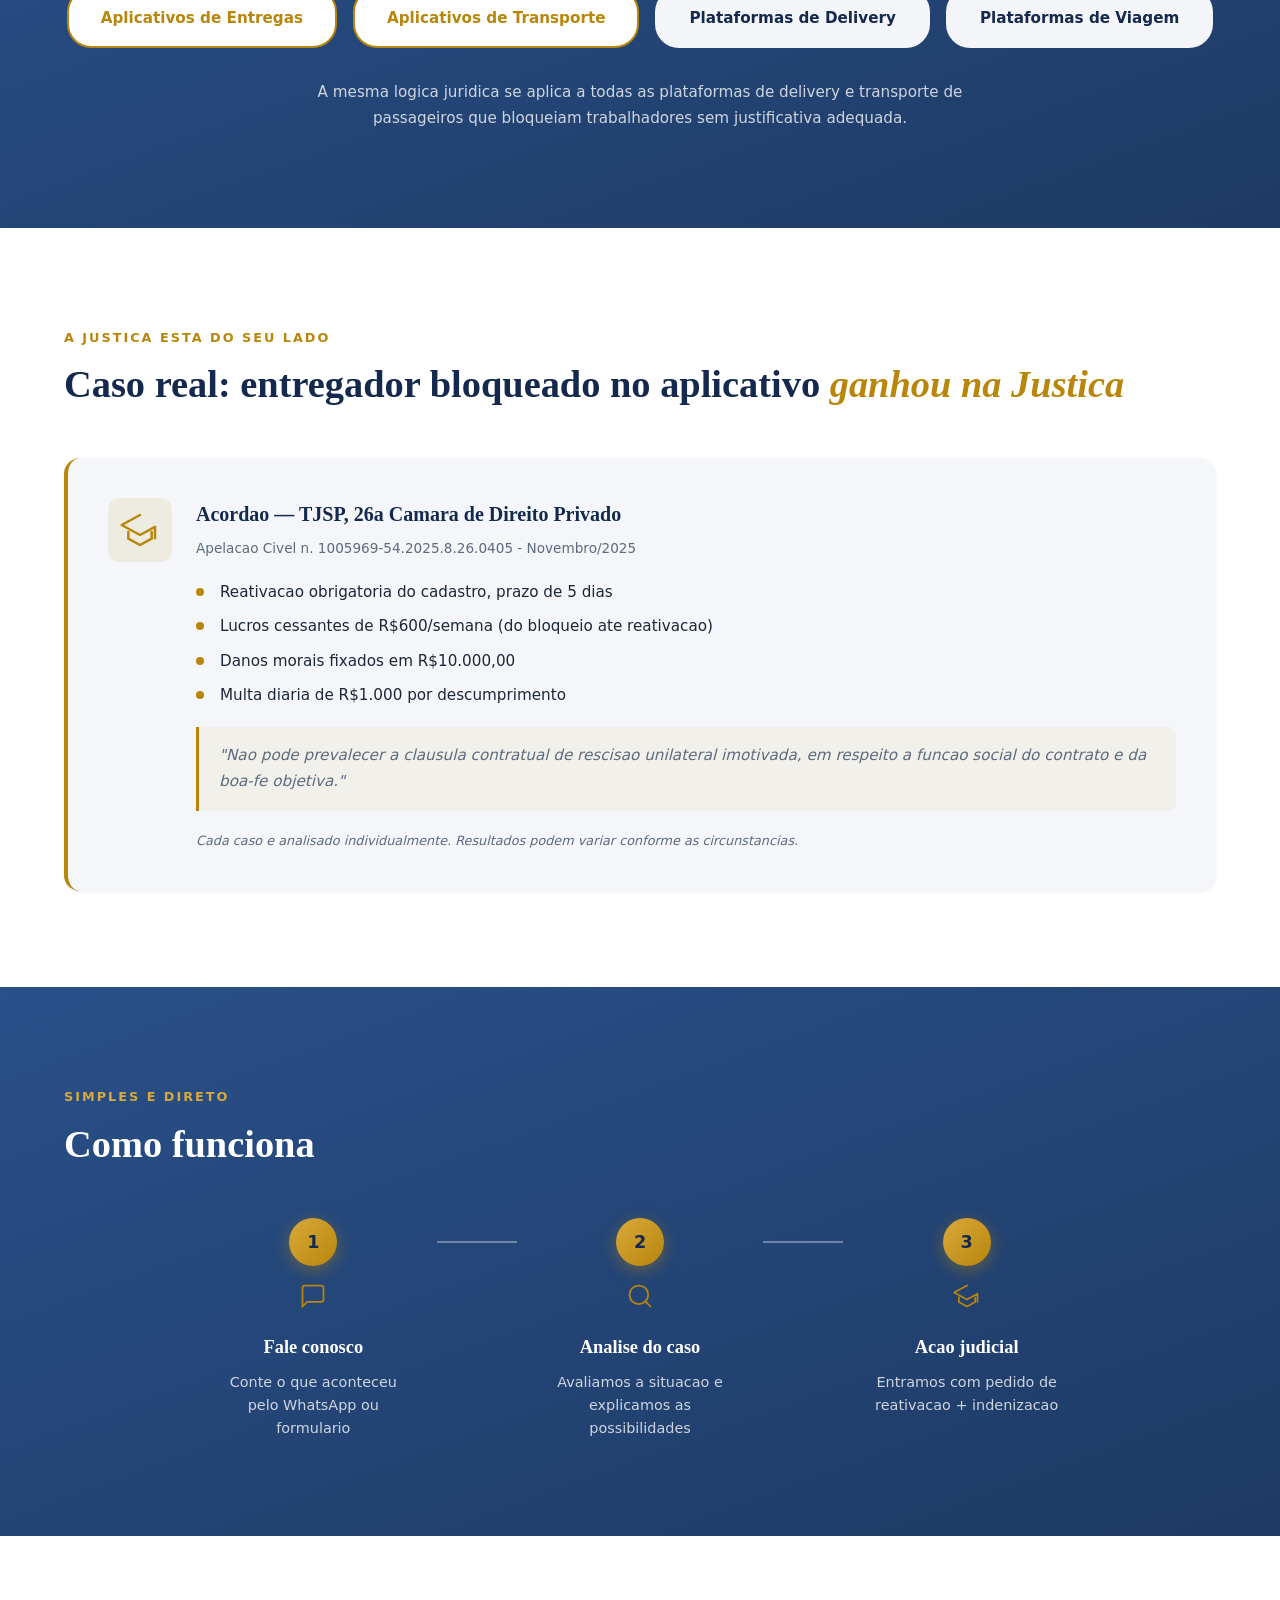
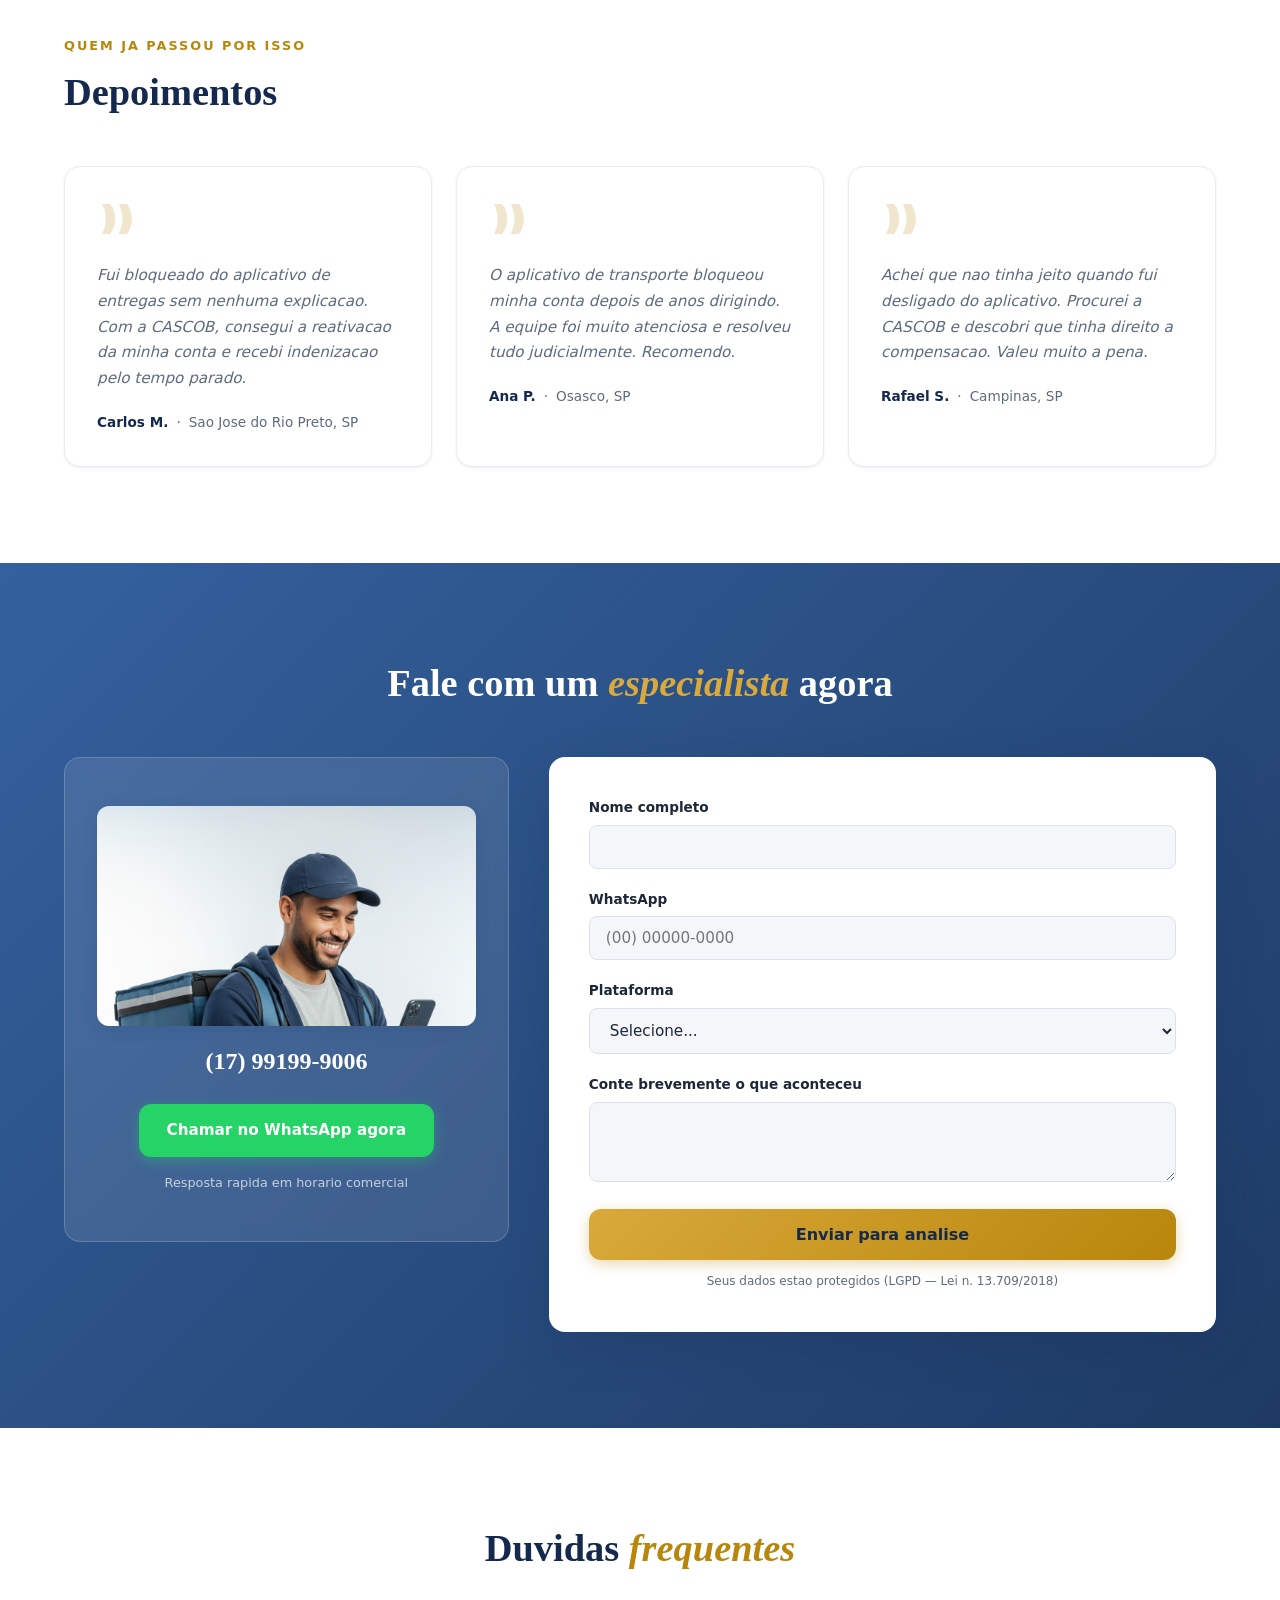
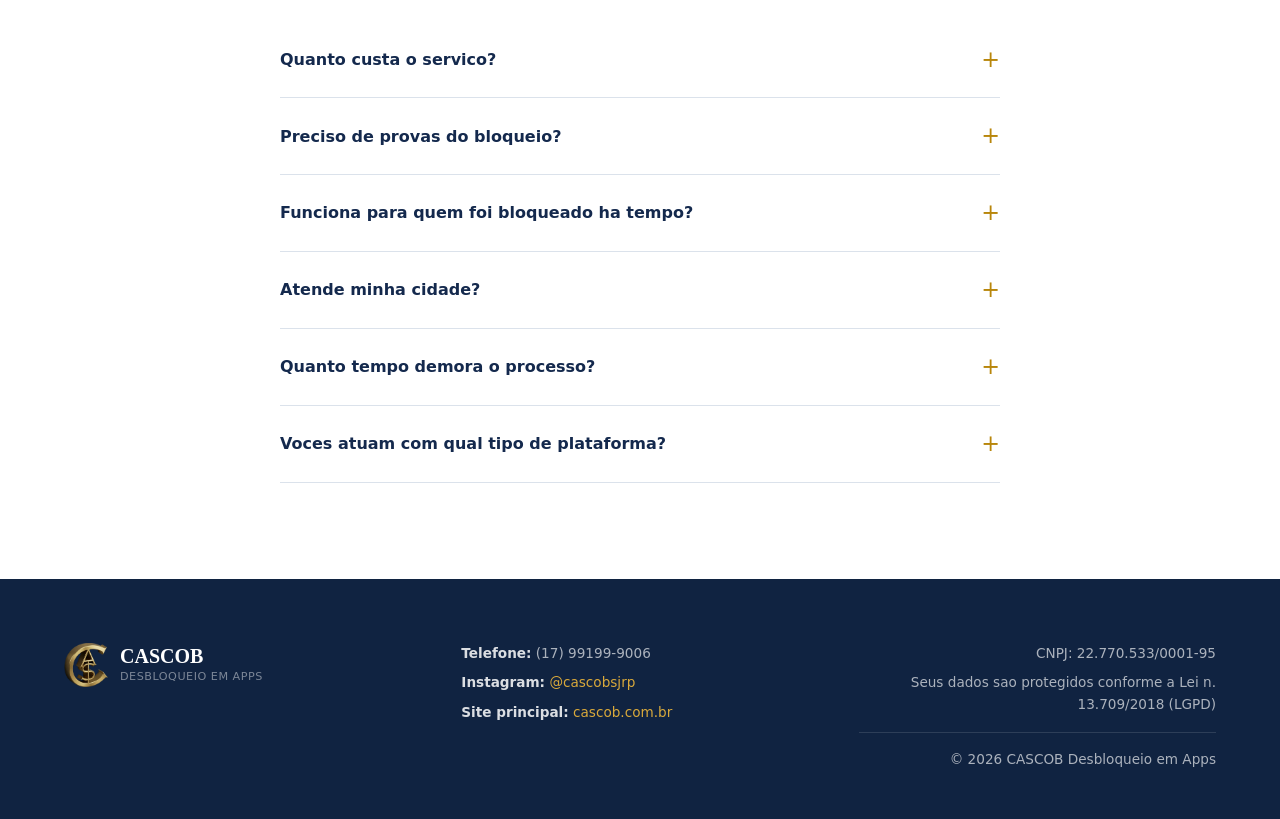
==== commit 219db8c8: "feat: promove v3 (Navy & Dourado) para raiz + dominio desbloqueiodeapp - Paleta clara Navy & Dourado" ====
--- a/index.html
+++ b/index.html
@@ -5,52 +5,53 @@
 <meta name="viewport" content="width=device-width, initial-scale=1">
 <title>Bloqueado no aplicativo de entregas ou transporte? Conheça seus direitos | CASCOB</title>
 <meta name="description" content="Entregador ou motorista bloqueado no aplicativo de entregas ou transporte de passageiros? A CASCOB atua na reativação de conta, compensação financeira e reparação por danos. Fale conosco.">
-<link rel="canonical" href="https://entregadorbloqueado.com.br/">
+<link rel="canonical" href="https://desbloqueiodeapp.com.br/">
 <meta property="og:title" content="Bloqueado no aplicativo de entregas ou transporte? Conheça seus direitos | CASCOB">
-<meta property="og:description" content="Entregador ou motorista bloqueado na plataforma? Reativação de conta, lucros cessantes e danos morais. CASCOB Recuperação de Créditos.">
-<meta property="og:url" content="https://entregadorbloqueado.com.br/">
+<meta property="og:description" content="Entregador ou motorista bloqueado na plataforma? Reativação de conta, lucros cessantes e danos morais. CASCOB Desbloqueio em Apps.">
+<meta property="og:url" content="https://desbloqueiodeapp.com.br/">
 <meta property="og:type" content="website">
 <meta property="og:locale" content="pt_BR">
 <meta name="twitter:card" content="summary_large_image">
-<link rel="icon" href="./assets/img/logo-cascob.png" type="image/png">
-<link rel="preload" href="./assets/fonts/cormorant-garamond-500.woff2" as="font" type="font/woff2" crossorigin>
-<link rel="preload" href="./assets/fonts/manrope-500.woff2" as="font" type="font/woff2" crossorigin>
-<link rel="stylesheet" href="./assets/css/styles.css">
+<link rel="icon" href="assets/img/logo-cascob.png" type="image/png">
+<link rel="preconnect" href="https://fonts.googleapis.com">
+<link rel="preconnect" href="https://fonts.gstatic.com" crossorigin>
+<link href="https://fonts.googleapis.com/css2?family=Inter:wght@400;500;600;700&family=Playfair+Display:ital,wght@0,500;0,600;0,700;1,500&display=swap" rel="stylesheet">
+<link rel="stylesheet" href="assets/css/styles.css">
 <script type="application/ld+json">
 {
   "@context": "https://schema.org",
   "@type": "Organization",
   "name": "CASCOB Recuperação de Créditos",
-  "url": "https://entregadorbloqueado.com.br/",
-  "logo": "https://entregadorbloqueado.com.br./assets/img/logo-cascob.png",
+  "url": "https://desbloqueiodeapp.com.br/",
+  "logo": "https://desbloqueiodeapp.com.br/assets/img/logo-cascob.png",
   "telephone": "+55-17-99199-9006",
   "areaServed": {"@type": "Country", "name": "Brasil"}
 }
 </script>
 </head>
 <body>
-<a href="#main" class="skip-link">Pular para o conteúdo</a>
+<a href="#main" class="skip-link">Pular para o conteudo</a>
 
 <!-- 1. HEADER -->
 <header class="nav" id="site-header">
   <div class="container nav__row">
-    <a href="#top" class="logo" aria-label="CASCOB — início">
+    <a href="#top" class="logo" aria-label="CASCOB — inicio">
       <picture>
-        <source srcset="./assets/img/logo-cascob.webp" type="image/webp">
-        <img class="logo__img" src="./assets/img/logo-cascob.png" alt="" width="48" height="48">
+        <source srcset="assets/img/logo-cascob.webp" type="image/webp">
+        <img class="logo__img" src="assets/img/logo-cascob.png" alt="" width="48" height="48">
       </picture>
       <span class="logo__text">
         <span class="logo__name">CASCOB</span>
-        <span class="logo__sub">recuperação de créditos</span>
+        <span class="logo__sub">desbloqueio em apps</span>
       </span>
     </a>
-    <nav class="nav__links" aria-label="Navegação principal">
+    <nav class="nav__links" aria-label="Navegacao principal">
       <a href="#direitos">Seus Direitos</a>
       <a href="#como-funciona">Como Funciona</a>
-      <a href="#faq">Dúvidas</a>
+      <a href="#faq">Duvidas</a>
     </nav>
     <div class="nav__actions">
-      <a class="btn btn--gold btn--sm" href="https://wa.me/5517991999006?text=Ol%C3%A1%2C%20vim%20pelo%20site%20entregadorbloqueado.com.br." target="_blank" rel="noopener">
+      <a class="btn btn--accent btn--sm" href="https://wa.me/5517991999006?text=Ol%C3%A1%2C%20vim%20pelo%20site%20desbloqueiodeapp.com.br." target="_blank" rel="noopener">
         <svg width="16" height="16" viewBox="0 0 24 24" aria-hidden="true"><path fill="currentColor" d="M19.05 4.91A10 10 0 0 0 4.43 17.69L3 22l4.43-1.16A10 10 0 1 0 19.05 4.91ZM12 20.16a8.13 8.13 0 0 1-4.15-1.14l-.3-.18-2.63.69.7-2.56-.2-.31A8.16 8.16 0 1 1 12 20.16Zm4.5-6.13c-.25-.13-1.46-.72-1.69-.8s-.39-.13-.55.13-.63.8-.78.96-.28.2-.53.07a6.7 6.7 0 0 1-3.34-2.92c-.25-.43.25-.4.72-1.34.08-.16 0-.3-.04-.42s-.55-1.33-.76-1.82-.4-.42-.55-.43h-.47a.9.9 0 0 0-.66.31 2.76 2.76 0 0 0-.85 2c0 1.18.86 2.32.98 2.48s1.69 2.58 4.1 3.62a14 14 0 0 0 1.37.5 3.3 3.3 0 0 0 1.51.1 2.47 2.47 0 0 0 1.62-1.14 2 2 0 0 0 .14-1.14c-.06-.1-.22-.16-.47-.29Z"/></svg>
         Falar agora
       </a>
@@ -65,181 +66,189 @@
 
 <!-- 2. HERO -->
 <section class="hero" id="top">
-  <div class="hero__bg">
-    <img src="./assets/img/hero-entregador.png" alt="" loading="eager">
-  </div>
-  <div class="container hero__content">
-    <h1>Bloqueado no aplicativo de entregas ou transporte <em>sem motivo?</em><br>Você pode ter direitos.</h1>
-    <p class="hero__sub">Reativação de conta, compensação financeira e reparação por prejuízos.</p>
-    <div class="hero__ctas">
-      <a class="btn btn--gold" href="https://wa.me/5517991999006?text=Ol%C3%A1%2C%20fui%20bloqueado%20na%20plataforma%20de%20delivery%20e%20gostaria%20de%20avaliar%20meu%20caso." target="_blank" rel="noopener">
-        <svg width="18" height="18" viewBox="0 0 24 24" aria-hidden="true"><path fill="currentColor" d="M19.05 4.91A10 10 0 0 0 4.43 17.69L3 22l4.43-1.16A10 10 0 1 0 19.05 4.91Z"/></svg>
-        Falar no WhatsApp
-      </a>
-      <a class="btn btn--ghost" href="#contato">Analisar meu caso</a>
-    </div>
-    <div class="hero__trust">
-      <div><strong>12+</strong><span>anos de mercado</span></div>
-      <div><strong>2 mil</strong><span>clientes assessorados</span></div>
-      <div><strong>BR</strong><span>atuação em todo o Brasil</span></div>
+  <div class="container hero__grid">
+    <div class="hero__content">
+      <h1>Bloqueado no aplicativo de entregas ou transporte <em>sem motivo?</em><br>Voce pode ter direitos.</h1>
+      <p class="hero__sub">Reativacao de conta, compensacao financeira e reparacao por prejuizos.</p>
+      <div class="hero__ctas">
+        <a class="btn btn--accent" href="https://wa.me/5517991999006?text=Ol%C3%A1%2C%20fui%20bloqueado%20na%20plataforma%20de%20delivery%20e%20gostaria%20de%20avaliar%20meu%20caso." target="_blank" rel="noopener">
+          <svg width="18" height="18" viewBox="0 0 24 24" aria-hidden="true"><path fill="currentColor" d="M19.05 4.91A10 10 0 0 0 4.43 17.69L3 22l4.43-1.16A10 10 0 1 0 19.05 4.91Z"/></svg>
+          Falar no WhatsApp
+        </a>
+        <a class="btn btn--outline" href="#contato">Analisar meu caso</a>
+      </div>
+      <div class="hero__trust">
+        <div class="hero__trust-item">
+          <strong>12+</strong><span>anos de mercado</span>
+        </div>
+        <div class="hero__trust-item">
+          <strong>2 mil</strong><span>clientes assessorados</span>
+        </div>
+        <div class="hero__trust-item">
+          <strong>BR</strong><span>atuacao em todo o Brasil</span>
+        </div>
+      </div>
+    </div>
+    <div class="hero__image">
+      <img src="assets/img/hero-entregador-a.png" alt="Entregador com mochila de entregas" loading="eager">
     </div>
   </div>
 </section>
 
 <!-- 3. SEUS DIREITOS -->
-<section class="section" id="direitos">
-  <div class="container">
-    <span class="kicker">conheça seus direitos</span>
-    <h2>A Justiça reconhece o <em>bloqueio injusto</em></h2>
+<section class="section section--white" id="direitos">
+  <div class="container">
+    <span class="kicker">conheca seus direitos</span>
+    <h2>A Justica reconhece o <em>bloqueio injusto</em></h2>
     <div class="cards">
       <article class="card">
         <div class="card__icon">
-          <svg width="32" height="32" viewBox="0 0 24 24" fill="none"><path d="M9 12l2 2 4-4" stroke="var(--gold)" stroke-width="2" stroke-linecap="round"/><circle cx="12" cy="12" r="10" stroke="var(--gold)" stroke-width="1.5"/></svg>
+          <svg width="32" height="32" viewBox="0 0 24 24" fill="none"><path d="M9 12l2 2 4-4" stroke="var(--accent)" stroke-width="2" stroke-linecap="round"/><circle cx="12" cy="12" r="10" stroke="var(--accent)" stroke-width="1.5"/></svg>
         </div>
         <span class="card__num">01</span>
-        <h3>Reativação da conta</h3>
+        <h3>Reativacao da conta</h3>
         <p>A plataforma pode ser obrigada judicialmente a reativar seu cadastro</p>
       </article>
       <article class="card">
         <div class="card__icon">
-          <svg width="32" height="32" viewBox="0 0 24 24" fill="none"><path d="M12 2v20M17 5H9.5a3.5 3.5 0 000 7h5a3.5 3.5 0 010 7H6" stroke="var(--gold)" stroke-width="1.5" stroke-linecap="round"/></svg>
+          <svg width="32" height="32" viewBox="0 0 24 24" fill="none"><path d="M12 2v20M17 5H9.5a3.5 3.5 0 000 7h5a3.5 3.5 0 010 7H6" stroke="var(--accent)" stroke-width="1.5" stroke-linecap="round"/></svg>
         </div>
         <span class="card__num">02</span>
-        <h3>Compensação financeira</h3>
-        <p>Indenização pelo período em que ficou impedido de trabalhar</p>
+        <h3>Compensacao financeira</h3>
+        <p>Indenizacao pelo periodo em que ficou impedido de trabalhar</p>
       </article>
       <article class="card">
         <div class="card__icon">
-          <svg width="32" height="32" viewBox="0 0 24 24" fill="none"><path d="M12 22s8-4 8-10V5l-8-3-8 3v7c0 6 8 10 8 10z" stroke="var(--gold)" stroke-width="1.5"/></svg>
+          <svg width="32" height="32" viewBox="0 0 24 24" fill="none"><path d="M12 22s8-4 8-10V5l-8-3-8 3v7c0 6 8 10 8 10z" stroke="var(--accent)" stroke-width="1.5"/></svg>
         </div>
         <span class="card__num">03</span>
-        <h3>Reparação por danos morais</h3>
+        <h3>Reparacao por danos morais</h3>
         <p>Bloqueio sem justificativa pode gerar dever de indenizar</p>
       </article>
       <article class="card">
         <div class="card__icon">
-          <svg width="32" height="32" viewBox="0 0 24 24" fill="none"><path d="M21 15a2 2 0 01-2 2H7l-4 4V5a2 2 0 012-2h14a2 2 0 012 2z" stroke="var(--gold)" stroke-width="1.5"/></svg>
+          <svg width="32" height="32" viewBox="0 0 24 24" fill="none"><path d="M21 15a2 2 0 01-2 2H7l-4 4V5a2 2 0 012-2h14a2 2 0 012 2z" stroke="var(--accent)" stroke-width="1.5"/></svg>
         </div>
         <span class="card__num">04</span>
-        <h3>Avaliação do seu caso</h3>
-        <p>Conte o que aconteceu e avaliamos a viabilidade jurídica</p>
+        <h3>Avaliacao do seu caso</h3>
+        <p>Conte o que aconteceu e avaliamos a viabilidade juridica</p>
       </article>
     </div>
   </div>
 </section>
 
 <!-- 4. OUTRAS PLATAFORMAS -->
-<section class="section section--alt" id="plataformas">
+<section class="section section--dark" id="plataformas">
   <div class="container plataformas">
-    <h2>Bloqueado em outra plataforma? <em>Também podemos ajudar.</em></h2>
+    <h2>Bloqueado em outra plataforma? <em>Tambem podemos ajudar.</em></h2>
     <div class="plataformas__grid">
       <div class="plataforma plataforma--destaque">Aplicativos de Entregas</div>
       <div class="plataforma plataforma--destaque">Aplicativos de Transporte</div>
       <div class="plataforma">Plataformas de Delivery</div>
       <div class="plataforma">Plataformas de Viagem</div>
     </div>
-    <p class="plataformas__text">A mesma lógica jurídica se aplica a todas as plataformas de delivery e transporte de passageiros que bloqueiam trabalhadores sem justificativa adequada.</p>
-  </div>
-</section>
-
-<!-- 5. JURISPRUDÊNCIA -->
-<section class="section" id="jurisprudencia">
-  <div class="container">
-    <span class="kicker">a justiça está do seu lado</span>
-    <h2>Caso real: entregador bloqueado no aplicativo <em>ganhou na Justiça</em></h2>
+    <p class="plataformas__text">A mesma logica juridica se aplica a todas as plataformas de delivery e transporte de passageiros que bloqueiam trabalhadores sem justificativa adequada.</p>
+  </div>
+</section>
+
+<!-- 5. JURISPRUDENCIA -->
+<section class="section section--white" id="jurisprudencia">
+  <div class="container">
+    <span class="kicker">a justica esta do seu lado</span>
+    <h2>Caso real: entregador bloqueado no aplicativo <em>ganhou na Justica</em></h2>
     <div class="acordao">
       <div class="acordao__icon">
-        <svg width="40" height="40" viewBox="0 0 24 24" fill="none"><path d="M12 3L1 9l11 6 9-4.91V17M5 13.18v4L12 21l7-3.82v-4" stroke="var(--gold)" stroke-width="1.5" stroke-linecap="round" stroke-linejoin="round"/></svg>
+        <svg width="40" height="40" viewBox="0 0 24 24" fill="none"><path d="M12 3L1 9l11 6 9-4.91V17M5 13.18v4L12 21l7-3.82v-4" stroke="var(--accent)" stroke-width="1.5" stroke-linecap="round" stroke-linejoin="round"/></svg>
       </div>
       <div class="acordao__body">
-        <h3>Acórdão — TJSP, 26ª Câmara de Direito Privado</h3>
-        <p class="acordao__ref">Apelação Cível nº 1005969-54.2025.8.26.0405 · Novembro/2025</p>
+        <h3>Acordao — TJSP, 26a Camara de Direito Privado</h3>
+        <p class="acordao__ref">Apelacao Civel n. 1005969-54.2025.8.26.0405 - Novembro/2025</p>
         <ul class="acordao__list">
-          <li>Reativação obrigatória do cadastro, prazo de 5 dias</li>
-          <li>Lucros cessantes de R$600/semana (do bloqueio até reativação)</li>
+          <li>Reativacao obrigatoria do cadastro, prazo de 5 dias</li>
+          <li>Lucros cessantes de R$600/semana (do bloqueio ate reativacao)</li>
           <li>Danos morais fixados em R$10.000,00</li>
-          <li>Multa diária de R$1.000 por descumprimento</li>
+          <li>Multa diaria de R$1.000 por descumprimento</li>
         </ul>
         <blockquote class="acordao__quote">
-          "Não pode prevalecer a cláusula contratual de rescisão unilateral imotivada, em respeito à função social do contrato e da boa-fé objetiva."
+          "Nao pode prevalecer a clausula contratual de rescisao unilateral imotivada, em respeito a funcao social do contrato e da boa-fe objetiva."
         </blockquote>
-        <p class="acordao__disclaimer">Cada caso é analisado individualmente. Resultados podem variar conforme as circunstâncias.</p>
+        <p class="acordao__disclaimer">Cada caso e analisado individualmente. Resultados podem variar conforme as circunstancias.</p>
       </div>
     </div>
   </div>
 </section>
 
 <!-- 6. COMO FUNCIONA -->
-<section class="section section--alt" id="como-funciona">
-  <div class="container">
-    <span class="kicker">simples e direto</span>
+<section class="section section--dark" id="como-funciona">
+  <div class="container">
+    <span class="kicker kicker--light">simples e direto</span>
     <h2>Como funciona</h2>
     <div class="timeline">
       <div class="timeline__step">
         <div class="timeline__dot">1</div>
         <div class="timeline__icon">
-          <svg width="28" height="28" viewBox="0 0 24 24" fill="none"><path d="M21 15a2 2 0 01-2 2H7l-4 4V5a2 2 0 012-2h14a2 2 0 012 2z" stroke="var(--gold)" stroke-width="1.5"/></svg>
+          <svg width="28" height="28" viewBox="0 0 24 24" fill="none"><path d="M21 15a2 2 0 01-2 2H7l-4 4V5a2 2 0 012-2h14a2 2 0 012 2z" stroke="var(--accent)" stroke-width="1.5"/></svg>
         </div>
         <h3>Fale conosco</h3>
-        <p>Conte o que aconteceu pelo WhatsApp ou formulário</p>
+        <p>Conte o que aconteceu pelo WhatsApp ou formulario</p>
       </div>
       <div class="timeline__line"></div>
       <div class="timeline__step">
         <div class="timeline__dot">2</div>
         <div class="timeline__icon">
-          <svg width="28" height="28" viewBox="0 0 24 24" fill="none"><circle cx="11" cy="11" r="8" stroke="var(--gold)" stroke-width="1.5"/><path d="M21 21l-4.35-4.35" stroke="var(--gold)" stroke-width="1.5" stroke-linecap="round"/></svg>
-        </div>
-        <h3>Análise do caso</h3>
-        <p>Avaliamos a situação e explicamos as possibilidades</p>
+          <svg width="28" height="28" viewBox="0 0 24 24" fill="none"><circle cx="11" cy="11" r="8" stroke="var(--accent)" stroke-width="1.5"/><path d="M21 21l-4.35-4.35" stroke="var(--accent)" stroke-width="1.5" stroke-linecap="round"/></svg>
+        </div>
+        <h3>Analise do caso</h3>
+        <p>Avaliamos a situacao e explicamos as possibilidades</p>
       </div>
       <div class="timeline__line"></div>
       <div class="timeline__step">
         <div class="timeline__dot">3</div>
         <div class="timeline__icon">
-          <svg width="28" height="28" viewBox="0 0 24 24" fill="none"><path d="M12 3L1 9l11 6 9-4.91V17M5 13.18v4L12 21l7-3.82v-4" stroke="var(--gold)" stroke-width="1.5" stroke-linecap="round" stroke-linejoin="round"/></svg>
-        </div>
-        <h3>Ação judicial</h3>
-        <p>Entramos com pedido de reativação + indenização</p>
+          <svg width="28" height="28" viewBox="0 0 24 24" fill="none"><path d="M12 3L1 9l11 6 9-4.91V17M5 13.18v4L12 21l7-3.82v-4" stroke="var(--accent)" stroke-width="1.5" stroke-linecap="round" stroke-linejoin="round"/></svg>
+        </div>
+        <h3>Acao judicial</h3>
+        <p>Entramos com pedido de reativacao + indenizacao</p>
       </div>
     </div>
   </div>
 </section>
 
 <!-- 7. DEPOIMENTOS -->
-<section class="section" id="depoimentos">
-  <div class="container">
-    <span class="kicker">quem já passou por isso</span>
+<section class="section section--white" id="depoimentos">
+  <div class="container">
+    <span class="kicker">quem ja passou por isso</span>
     <h2>Depoimentos</h2>
     <div class="depoimentos">
       <article class="depoimento">
-        <svg class="depoimento__aspas" width="32" height="32" viewBox="0 0 24 24" fill="var(--gold-deep)"><path d="M3 21c3-6.5 3-12 0-18h5c4 6 4 12 0 18zm10 0c3-6.5 3-12 0-18h5c4 6 4 12 0 18z"/></svg>
-        <p>Fui bloqueado do aplicativo de entregas sem nenhuma explicação. Com a CASCOB, consegui a reativação da minha conta e recebi indenização pelo tempo parado.</p>
-        <footer><strong>Carlos M.</strong> · São José do Rio Preto, SP</footer>
+        <svg class="depoimento__aspas" width="40" height="40" viewBox="0 0 24 24" fill="var(--accent)"><path d="M3 21c3-6.5 3-12 0-18h5c4 6 4 12 0 18zm10 0c3-6.5 3-12 0-18h5c4 6 4 12 0 18z"/></svg>
+        <p>Fui bloqueado do aplicativo de entregas sem nenhuma explicacao. Com a CASCOB, consegui a reativacao da minha conta e recebi indenizacao pelo tempo parado.</p>
+        <footer><strong>Carlos M.</strong> <span>Sao Jose do Rio Preto, SP</span></footer>
       </article>
       <article class="depoimento">
-        <svg class="depoimento__aspas" width="32" height="32" viewBox="0 0 24 24" fill="var(--gold-deep)"><path d="M3 21c3-6.5 3-12 0-18h5c4 6 4 12 0 18zm10 0c3-6.5 3-12 0-18h5c4 6 4 12 0 18z"/></svg>
+        <svg class="depoimento__aspas" width="40" height="40" viewBox="0 0 24 24" fill="var(--accent)"><path d="M3 21c3-6.5 3-12 0-18h5c4 6 4 12 0 18zm10 0c3-6.5 3-12 0-18h5c4 6 4 12 0 18z"/></svg>
         <p>O aplicativo de transporte bloqueou minha conta depois de anos dirigindo. A equipe foi muito atenciosa e resolveu tudo judicialmente. Recomendo.</p>
-        <footer><strong>Ana P.</strong> · Osasco, SP</footer>
+        <footer><strong>Ana P.</strong> <span>Osasco, SP</span></footer>
       </article>
       <article class="depoimento">
-        <svg class="depoimento__aspas" width="32" height="32" viewBox="0 0 24 24" fill="var(--gold-deep)"><path d="M3 21c3-6.5 3-12 0-18h5c4 6 4 12 0 18zm10 0c3-6.5 3-12 0-18h5c4 6 4 12 0 18z"/></svg>
-        <p>Achei que não tinha jeito quando fui desligado do aplicativo. Procurei a CASCOB e descobri que tinha direito a compensação. Valeu muito a pena.</p>
-        <footer><strong>Rafael S.</strong> · Campinas, SP</footer>
-      </article>
-    </div>
-  </div>
-</section>
-
-<!-- 8. FORMULÁRIO + WHATSAPP -->
-<section class="section section--alt" id="contato">
-  <div class="container">
-    <h2 style="text-align:center;margin-bottom:40px;">Fale com um <em>especialista</em> agora</h2>
+        <svg class="depoimento__aspas" width="40" height="40" viewBox="0 0 24 24" fill="var(--accent)"><path d="M3 21c3-6.5 3-12 0-18h5c4 6 4 12 0 18zm10 0c3-6.5 3-12 0-18h5c4 6 4 12 0 18z"/></svg>
+        <p>Achei que nao tinha jeito quando fui desligado do aplicativo. Procurei a CASCOB e descobri que tinha direito a compensacao. Valeu muito a pena.</p>
+        <footer><strong>Rafael S.</strong> <span>Campinas, SP</span></footer>
+      </article>
+    </div>
+  </div>
+</section>
+
+<!-- 8. FORMULARIO + WHATSAPP -->
+<section class="section section--gradient" id="contato">
+  <div class="container">
+    <h2 class="text-center">Fale com um <em>especialista</em> agora</h2>
     <div class="contato__grid">
       <div class="contato__wa">
-        <svg width="48" height="48" viewBox="0 0 24 24"><path fill="var(--green-wa)" d="M19.05 4.91A10 10 0 0 0 4.43 17.69L3 22l4.43-1.16A10 10 0 1 0 19.05 4.91ZM12 20.16a8.13 8.13 0 0 1-4.15-1.14l-.3-.18-2.63.69.7-2.56-.2-.31A8.16 8.16 0 1 1 12 20.16Zm4.5-6.13c-.25-.13-1.46-.72-1.69-.8s-.39-.13-.55.13-.63.8-.78.96-.28.2-.53.07a6.7 6.7 0 0 1-3.34-2.92c-.25-.43.25-.4.72-1.34.08-.16 0-.3-.04-.42s-.55-1.33-.76-1.82-.4-.42-.55-.43h-.47a.9.9 0 0 0-.66.31 2.76 2.76 0 0 0-.85 2c0 1.18.86 2.32.98 2.48s1.69 2.58 4.1 3.62a14 14 0 0 0 1.37.5 3.3 3.3 0 0 0 1.51.1 2.47 2.47 0 0 0 1.62-1.14 2 2 0 0 0 .14-1.14c-.06-.1-.22-.16-.47-.29Z"/></svg>
+        <img class="contato__foto" src="assets/img/form-entregador-a.png" alt="Entregador consultando o WhatsApp" loading="lazy">
         <p class="contato__numero">(17) 99199-9006</p>
         <a class="btn btn--green" href="https://wa.me/5517991999006?text=Ol%C3%A1%2C%20fui%20bloqueado%20na%20plataforma%20e%20gostaria%20de%20avaliar%20meu%20caso." target="_blank" rel="noopener">Chamar no WhatsApp agora</a>
-        <p class="contato__horario">Resposta rápida em horário comercial</p>
+        <p class="contato__horario">Resposta rapida em horario comercial</p>
       </div>
       <form class="form" id="form-contato">
         <div class="form__field">
@@ -265,40 +274,40 @@
           <label for="relato">Conte brevemente o que aconteceu</label>
           <textarea id="relato" name="relato" rows="3"></textarea>
         </div>
-        <button type="submit" class="btn btn--gold form__submit">Enviar para análise</button>
-        <p class="form__lgpd">Seus dados estão protegidos (LGPD — Lei nº 13.709/2018)</p>
+        <button type="submit" class="btn btn--accent form__submit">Enviar para analise</button>
+        <p class="form__lgpd">Seus dados estao protegidos (LGPD — Lei n. 13.709/2018)</p>
       </form>
     </div>
   </div>
 </section>
 
 <!-- 9. FAQ -->
-<section class="section" id="faq">
-  <div class="container">
-    <h2 style="text-align:center;margin-bottom:40px;">Dúvidas <em>frequentes</em></h2>
+<section class="section section--white" id="faq">
+  <div class="container">
+    <h2 class="text-center">Duvidas <em>frequentes</em></h2>
     <div class="faq">
       <details class="faq__item">
-        <summary>Quanto custa o serviço?</summary>
-        <p>O custo varia por caso. Após a análise, informamos o valor antes de qualquer contratação.</p>
+        <summary>Quanto custa o servico?</summary>
+        <p>O custo varia por caso. Apos a analise, informamos o valor antes de qualquer contratacao.</p>
       </details>
       <details class="faq__item">
         <summary>Preciso de provas do bloqueio?</summary>
-        <p>Prints e e-mails ajudam, mas não são obrigatórios. Avaliamos o caso com o que você tiver.</p>
-      </details>
-      <details class="faq__item">
-        <summary>Funciona para quem foi bloqueado há tempo?</summary>
-        <p>Sim, desde que dentro do prazo legal. Cada caso é analisado individualmente.</p>
+        <p>Prints e e-mails ajudam, mas nao sao obrigatorios. Avaliamos o caso com o que voce tiver.</p>
+      </details>
+      <details class="faq__item">
+        <summary>Funciona para quem foi bloqueado ha tempo?</summary>
+        <p>Sim, desde que dentro do prazo legal. Cada caso e analisado individualmente.</p>
       </details>
       <details class="faq__item">
         <summary>Atende minha cidade?</summary>
-        <p>Sim. Atendemos em todo o Brasil — presencialmente em Rio Preto ou por vídeo.</p>
+        <p>Sim. Atendemos em todo o Brasil — presencialmente em Rio Preto ou por video.</p>
       </details>
       <details class="faq__item">
         <summary>Quanto tempo demora o processo?</summary>
-        <p>Varia conforme a complexidade. Acompanhamos até o desfecho.</p>
-      </details>
-      <details class="faq__item">
-        <summary>Vocês atuam com qual tipo de plataforma?</summary>
+        <p>Varia conforme a complexidade. Acompanhamos ate o desfecho.</p>
+      </details>
+      <details class="faq__item">
+        <summary>Voces atuam com qual tipo de plataforma?</summary>
         <p>Atuamos com aplicativos de entregas, plataformas de delivery, aplicativos de transporte de passageiros e plataformas de viagem.</p>
       </details>
     </div>
@@ -310,12 +319,12 @@
   "@context": "https://schema.org",
   "@type": "FAQPage",
   "mainEntity": [
-    {"@type":"Question","name":"Quanto custa o serviço?","acceptedAnswer":{"@type":"Answer","text":"O custo varia por caso. Após a análise, informamos o valor antes de qualquer contratação."}},
-    {"@type":"Question","name":"Preciso de provas do bloqueio?","acceptedAnswer":{"@type":"Answer","text":"Prints e e-mails ajudam, mas não são obrigatórios. Avaliamos o caso com o que você tiver."}},
-    {"@type":"Question","name":"Funciona para quem foi bloqueado há tempo?","acceptedAnswer":{"@type":"Answer","text":"Sim, desde que dentro do prazo legal. Cada caso é analisado individualmente."}},
-    {"@type":"Question","name":"Atende minha cidade?","acceptedAnswer":{"@type":"Answer","text":"Sim. Atendemos em todo o Brasil — presencialmente em Rio Preto ou por vídeo."}},
-    {"@type":"Question","name":"Quanto tempo demora o processo?","acceptedAnswer":{"@type":"Answer","text":"Varia conforme a complexidade. Acompanhamos até o desfecho."}},
-    {"@type":"Question","name":"Vocês atuam com qual tipo de plataforma?","acceptedAnswer":{"@type":"Answer","text":"Atuamos com aplicativos de entregas, plataformas de delivery, aplicativos de transporte de passageiros e plataformas de viagem."}}
+    {"@type":"Question","name":"Quanto custa o servico?","acceptedAnswer":{"@type":"Answer","text":"O custo varia por caso. Apos a analise, informamos o valor antes de qualquer contratacao."}},
+    {"@type":"Question","name":"Preciso de provas do bloqueio?","acceptedAnswer":{"@type":"Answer","text":"Prints e e-mails ajudam, mas nao sao obrigatorios. Avaliamos o caso com o que voce tiver."}},
+    {"@type":"Question","name":"Funciona para quem foi bloqueado ha tempo?","acceptedAnswer":{"@type":"Answer","text":"Sim, desde que dentro do prazo legal. Cada caso e analisado individualmente."}},
+    {"@type":"Question","name":"Atende minha cidade?","acceptedAnswer":{"@type":"Answer","text":"Sim. Atendemos em todo o Brasil — presencialmente em Rio Preto ou por video."}},
+    {"@type":"Question","name":"Quanto tempo demora o processo?","acceptedAnswer":{"@type":"Answer","text":"Varia conforme a complexidade. Acompanhamos ate o desfecho."}},
+    {"@type":"Question","name":"Voces atuam com qual tipo de plataforma?","acceptedAnswer":{"@type":"Answer","text":"Atuamos com aplicativos de entregas, plataformas de delivery, aplicativos de transporte de passageiros e plataformas de viagem."}}
   ]
 }
 </script>
@@ -328,12 +337,12 @@
     <div class="footer__brand">
       <a href="#top" class="logo">
         <picture>
-          <source srcset="./assets/img/logo-cascob.webp" type="image/webp">
-          <img class="logo__img" src="./assets/img/logo-cascob.png" alt="CASCOB" width="40" height="40">
+          <source srcset="assets/img/logo-cascob.webp" type="image/webp">
+          <img class="logo__img" src="assets/img/logo-cascob.png" alt="CASCOB" width="40" height="40">
         </picture>
         <span class="logo__text">
           <span class="logo__name">CASCOB</span>
-          <span class="logo__sub">recuperação de créditos</span>
+          <span class="logo__sub">desbloqueio em apps</span>
         </span>
       </a>
     </div>
@@ -344,12 +353,12 @@
     </div>
     <div class="footer__legal">
       <p>CNPJ: 22.770.533/0001-95</p>
-      <p>Seus dados são protegidos conforme a Lei nº 13.709/2018 (LGPD)</p>
-      <p>&copy; 2026 CASCOB Recuperação de Créditos</p>
+      <p>Seus dados sao protegidos conforme a Lei n. 13.709/2018 (LGPD)</p>
+      <p>&copy; 2026 CASCOB Desbloqueio em Apps</p>
     </div>
   </div>
 </footer>
 
-<script src="./assets/js/main.js"></script>
+<script src="assets/js/main.js"></script>
 </body>
 </html>
--- a/assets/css/styles.css
+++ b/assets/css/styles.css
@@ -1,343 +1,1207 @@
-@import url('../fonts/fonts.css');
+/* ═══════════════════════════════════════════════════
+   CASCOB — MODELO A
+   Paleta CLARA: Azul-marinho + Dourado (harmoniza com a logo)
+   Fundo branco/off-white — sem fundo preto
+   Fontes: Inter + Playfair Display
+   ═══════════════════════════════════════════════════ */
+
+/* ── Reset & Custom Properties ── */
+*,
+*::before,
+*::after {
+  margin: 0;
+  padding: 0;
+  box-sizing: border-box;
+}
 
 :root {
-  --black: #0a0a0a;
-  --black-soft: #111111;
-  --black-card: #161616;
-  --gold: #c89b3c;
-  --gold-light: #e2bd5b;
-  --gold-deep: #a07d28;
-  --red: #c0392b;
-  --red-light: #e74c3c;
-  --white: #f3ecdb;
-  --white-soft: #b8ad95;
+  --navy: #14294d;
+  --navy-mid: #1e3a64;
+  --navy-soft: #295089;       /* azul vibrante p/ blocos de destaque */
+  --navy-soft-2: #34619e;
+  --accent: #b8860b;          /* dourado */
+  --accent-light: #d9a93b;
+  --accent-soft: #f3e9cf;
+  --white: #ffffff;
+  --off-white: #f6f8fb;
+  --gray-50: #f4f6f9;
+  --gray-100: #e8edf3;
+  --gray-200: #dbe2eb;
+  --gray-600: #5d6b7e;
+  --gray-900: #1c2738;
+  --footer-bg: #102341;
   --green-wa: #25d366;
 
-  --serif: 'Cormorant Garamond', Georgia, serif;
-  --sans: 'Manrope', system-ui, sans-serif;
-
-  --maxw: 1200px;
-  --section-pad: clamp(64px, 10vw, 120px);
-  --container-pad: 20px;
-  --transition: 200ms cubic-bezier(.4,0,.2,1);
-  --radius: 12px;
-}
-
-*, *::before, *::after { box-sizing: border-box; margin: 0; padding: 0; }
-html { scroll-behavior: smooth; }
+  --heading: 'Playfair Display', Georgia, serif;
+  --body: 'Inter', system-ui, -apple-system, sans-serif;
+
+  --radius-sm: 8px;
+  --radius-md: 12px;
+  --radius-lg: 16px;
+  --radius-xl: 24px;
+
+  --shadow-sm: 0 1px 3px rgba(20, 41, 77, 0.08);
+  --shadow-md: 0 4px 16px rgba(20, 41, 77, 0.1);
+  --shadow-lg: 0 8px 32px rgba(20, 41, 77, 0.14);
+  --shadow-xl: 0 16px 48px rgba(20, 41, 77, 0.18);
+
+  --transition: 0.3s cubic-bezier(0.4, 0, 0.2, 1);
+}
+
+html {
+  scroll-behavior: smooth;
+  -webkit-text-size-adjust: 100%;
+}
+
 body {
-  font-family: var(--sans);
-  background: var(--black);
+  font-family: var(--body);
+  font-size: 16px;
+  line-height: 1.6;
+  color: var(--gray-900);
+  background: var(--white);
+  -webkit-font-smoothing: antialiased;
+  -moz-osx-font-smoothing: grayscale;
+}
+
+img {
+  max-width: 100%;
+  height: auto;
+  display: block;
+}
+
+a {
+  color: inherit;
+  text-decoration: none;
+}
+
+ul, ol {
+  list-style: none;
+}
+
+/* ── Skip Link ── */
+.skip-link {
+  position: absolute;
+  top: -100%;
+  left: 16px;
+  background: var(--accent);
+  color: var(--navy);
+  padding: 8px 16px;
+  border-radius: var(--radius-sm);
+  z-index: 9999;
+  font-weight: 600;
+}
+.skip-link:focus {
+  top: 16px;
+}
+
+/* ── Container ── */
+.container {
+  width: 100%;
+  max-width: 1200px;
+  margin: 0 auto;
+  padding: 0 24px;
+}
+
+/* ── Utility ── */
+.text-center {
+  text-align: center;
+  margin-bottom: 48px;
+}
+
+/* ═══════════════════════════════════════════════════
+   1. HEADER / NAV
+   ═══════════════════════════════════════════════════ */
+.nav {
+  position: fixed;
+  top: 0;
+  left: 0;
+  width: 100%;
+  z-index: 1000;
+  background: rgba(255, 255, 255, 0.95);
+  backdrop-filter: blur(12px);
+  -webkit-backdrop-filter: blur(12px);
+  transition: var(--transition);
+  border-bottom: 1px solid transparent;
+}
+
+.nav--scrolled {
+  background: rgba(255, 255, 255, 0.98);
+  border-bottom-color: var(--gray-200);
+  box-shadow: var(--shadow-sm);
+}
+
+.nav__row {
+  display: flex;
+  align-items: center;
+  justify-content: space-between;
+  height: 72px;
+}
+
+.logo {
+  display: flex;
+  align-items: center;
+  gap: 12px;
+}
+
+.logo__img {
+  width: 44px;
+  height: 44px;
+  border-radius: var(--radius-sm);
+}
+
+.logo__text {
+  display: flex;
+  flex-direction: column;
+}
+
+.logo__name {
+  font-family: var(--heading);
+  font-weight: 700;
+  font-size: 1.25rem;
+  color: var(--navy);
+  line-height: 1.2;
+}
+
+.logo__sub {
+  font-size: 0.7rem;
+  color: var(--gray-600);
+  text-transform: uppercase;
+  letter-spacing: 0.5px;
+}
+
+.nav__links {
+  display: flex;
+  gap: 32px;
+}
+
+.nav__links a {
+  font-size: 0.9rem;
+  font-weight: 500;
+  color: var(--gray-600);
+  transition: color var(--transition);
+  position: relative;
+}
+
+.nav__links a::after {
+  content: '';
+  position: absolute;
+  bottom: -4px;
+  left: 0;
+  width: 0;
+  height: 2px;
+  background: var(--accent);
+  transition: width var(--transition);
+}
+
+.nav__links a:hover {
+  color: var(--navy);
+}
+
+.nav__links a:hover::after {
+  width: 100%;
+}
+
+.nav__actions {
+  display: flex;
+  align-items: center;
+  gap: 16px;
+}
+
+/* ── Hamburger ── */
+.hamburger {
+  display: none;
+  background: none;
+  border: none;
+  cursor: pointer;
+  width: 32px;
+  height: 24px;
+  position: relative;
+  z-index: 1001;
+}
+
+.hamburger span {
+  display: block;
+  width: 100%;
+  height: 2px;
+  background: var(--navy);
+  border-radius: 2px;
+  transition: var(--transition);
+  position: absolute;
+  left: 0;
+}
+
+.hamburger span:nth-child(1) { top: 0; }
+.hamburger span:nth-child(2) { top: 50%; transform: translateY(-50%); }
+.hamburger span:nth-child(3) { bottom: 0; }
+
+/* ── Buttons ── */
+.btn {
+  display: inline-flex;
+  align-items: center;
+  justify-content: center;
+  gap: 8px;
+  font-family: var(--body);
+  font-weight: 600;
+  font-size: 0.95rem;
+  padding: 14px 28px;
+  border-radius: var(--radius-md);
+  border: none;
+  cursor: pointer;
+  transition: all var(--transition);
+  white-space: nowrap;
+  text-decoration: none;
+}
+
+.btn--accent {
+  background: linear-gradient(135deg, var(--accent-light), var(--accent));
+  color: var(--navy);
+  box-shadow: 0 4px 14px rgba(184, 134, 11, 0.32);
+}
+
+.btn--accent:hover {
+  background: linear-gradient(135deg, var(--accent), var(--accent-light));
+  box-shadow: 0 6px 20px rgba(184, 134, 11, 0.42);
+  transform: translateY(-2px);
+}
+
+.btn--sm {
+  padding: 10px 20px;
+  font-size: 0.85rem;
+}
+
+.btn--outline {
+  background: transparent;
+  color: var(--navy);
+  border: 2px solid var(--gray-200);
+}
+
+.btn--outline:hover {
+  background: var(--navy);
   color: var(--white);
-  font-size: 17px;
-  line-height: 1.6;
-  -webkit-font-smoothing: antialiased;
-}
-img, svg { max-width: 100%; display: block; }
-a { color: inherit; text-decoration: none; }
-button { font-family: inherit; cursor: pointer; border: none; background: none; }
-ul { list-style: none; }
-
-.container { max-width: var(--maxw); margin: 0 auto; padding: 0 var(--container-pad); }
-
-h1, h2, h3 { font-family: var(--serif); font-weight: 500; line-height: 1.15; }
-h1 { font-size: clamp(2.2rem, 5vw, 3.8rem); }
-h2 { font-size: clamp(1.8rem, 4vw, 2.8rem); }
-h3 { font-size: clamp(1.2rem, 2.5vw, 1.6rem); }
-
-em { font-style: italic; color: var(--gold-light); }
+  border-color: var(--navy);
+}
+
+.btn--green {
+  background: var(--green-wa);
+  color: var(--white);
+  box-shadow: 0 4px 14px rgba(37, 211, 102, 0.35);
+}
+
+.btn--green:hover {
+  background: #1ebe5d;
+  box-shadow: 0 6px 20px rgba(37, 211, 102, 0.45);
+  transform: translateY(-2px);
+}
+
+/* ═══════════════════════════════════════════════════
+   2. HERO
+   ═══════════════════════════════════════════════════ */
+.hero {
+  padding-top: 72px; /* nav height */
+  background:
+    radial-gradient(circle at 80% 20%, rgba(184, 134, 11, 0.1), transparent 45%),
+    linear-gradient(135deg, var(--off-white) 0%, #eaf1f9 55%, #e3ecf7 100%);
+  color: var(--navy);
+  overflow: hidden;
+  min-height: 90vh;
+  display: flex;
+  align-items: center;
+}
+
+.hero__grid {
+  display: grid;
+  grid-template-columns: 1fr 1fr;
+  gap: 60px;
+  align-items: center;
+  padding: 80px 0;
+}
+
+.hero__content h1 {
+  font-family: var(--heading);
+  font-size: clamp(2rem, 4vw, 3.2rem);
+  font-weight: 700;
+  line-height: 1.2;
+  margin-bottom: 20px;
+  color: var(--navy);
+}
+
+.hero__content h1 em {
+  font-style: italic;
+  color: var(--accent);
+}
+
+.hero__sub {
+  font-size: 1.15rem;
+  color: var(--gray-600);
+  margin-bottom: 32px;
+  line-height: 1.7;
+}
+
+.hero__ctas {
+  display: flex;
+  gap: 16px;
+  flex-wrap: wrap;
+  margin-bottom: 48px;
+}
+
+.hero__trust {
+  display: flex;
+  gap: 40px;
+}
+
+.hero__trust-item {
+  display: flex;
+  flex-direction: column;
+}
+
+.hero__trust-item strong {
+  font-size: 1.5rem;
+  font-weight: 700;
+  font-family: var(--heading);
+  color: var(--navy);
+}
+
+.hero__trust-item span {
+  font-size: 0.8rem;
+  color: var(--gray-600);
+  text-transform: uppercase;
+  letter-spacing: 0.5px;
+}
+
+.hero__image {
+  display: flex;
+  justify-content: center;
+  align-items: center;
+}
+
+.hero__image img {
+  max-height: 500px;
+  width: auto;
+  filter: drop-shadow(0 20px 40px rgba(20, 41, 77, 0.18));
+  animation: heroFloat 6s ease-in-out infinite;
+}
+
+@keyframes heroFloat {
+  0%, 100% { transform: translateY(0); }
+  50% { transform: translateY(-12px); }
+}
+
+/* ═══════════════════════════════════════════════════
+   3. SECTIONS — General
+   ═══════════════════════════════════════════════════ */
+.section {
+  padding: 96px 0;
+}
+
+.section--white {
+  background: var(--white);
+}
+
+/* "dark" agora e um bloco AZUL vibrante (sem preto) */
+.section--dark {
+  background: linear-gradient(160deg, var(--navy-soft) 0%, var(--navy-mid) 100%);
+  color: var(--white);
+}
+
+.section--dark h2 {
+  color: var(--white);
+}
+
+.section--dark h2 em {
+  color: var(--accent-light);
+}
+
+.section--gradient {
+  background: linear-gradient(135deg, var(--navy-soft-2) 0%, var(--navy-mid) 100%);
+  color: var(--white);
+}
 
 .kicker {
   display: inline-block;
-  font-size: 13px;
+  font-size: 0.8rem;
   font-weight: 600;
+  text-transform: uppercase;
   letter-spacing: 2px;
-  text-transform: uppercase;
-  color: var(--gold);
+  color: var(--accent);
   margin-bottom: 12px;
 }
 
-.btn {
-  display: inline-flex; align-items: center; gap: 8px;
-  padding: 14px 28px;
-  border-radius: 8px;
-  font-size: 15px;
+.kicker--light {
+  color: var(--accent-light);
+}
+
+h2 {
+  font-family: var(--heading);
+  font-size: clamp(1.75rem, 3vw, 2.5rem);
+  font-weight: 700;
+  color: var(--navy);
+  margin-bottom: 48px;
+  line-height: 1.3;
+}
+
+h2 em {
+  font-style: italic;
+  color: var(--accent);
+}
+
+/* ═══════════════════════════════════════════════════
+   3. DIREITOS — Cards
+   ═══════════════════════════════════════════════════ */
+.cards {
+  display: grid;
+  grid-template-columns: repeat(4, 1fr);
+  gap: 24px;
+}
+
+.card {
+  background: var(--white);
+  border: 1px solid var(--gray-100);
+  border-radius: var(--radius-lg);
+  padding: 32px 24px;
+  transition: all var(--transition);
+  position: relative;
+  overflow: hidden;
+}
+
+.card::before {
+  content: '';
+  position: absolute;
+  top: 0;
+  left: 0;
+  right: 0;
+  height: 3px;
+  background: linear-gradient(90deg, var(--accent), var(--accent-light));
+  transform: scaleX(0);
+  transition: transform var(--transition);
+}
+
+.card:hover {
+  box-shadow: var(--shadow-lg);
+  transform: translateY(-4px);
+  border-color: transparent;
+}
+
+.card:hover::before {
+  transform: scaleX(1);
+}
+
+.card__icon {
+  width: 56px;
+  height: 56px;
+  background: rgba(184, 134, 11, 0.1);
+  border-radius: var(--radius-md);
+  display: flex;
+  align-items: center;
+  justify-content: center;
+  margin-bottom: 20px;
+}
+
+.card__num {
+  font-family: var(--heading);
+  font-size: 2.5rem;
+  font-weight: 700;
+  color: var(--gray-100);
+  position: absolute;
+  top: 16px;
+  right: 20px;
+}
+
+.card h3 {
+  font-family: var(--heading);
+  font-size: 1.2rem;
   font-weight: 600;
-  transition: transform var(--transition), box-shadow var(--transition);
-}
-.btn:hover { transform: translateY(-2px); }
-.btn--gold {
-  background: linear-gradient(135deg, var(--gold), var(--gold-deep));
-  color: #111;
-}
-.btn--gold:hover { box-shadow: 0 8px 24px rgba(200,155,60,0.35); }
-.btn--ghost {
-  border: 2px solid rgba(255,255,255,0.3);
+  margin-bottom: 8px;
+  color: var(--navy);
+}
+
+.card p {
+  font-size: 0.9rem;
+  color: var(--gray-600);
+  line-height: 1.6;
+}
+
+/* ═══════════════════════════════════════════════════
+   4. PLATAFORMAS
+   ═══════════════════════════════════════════════════ */
+.plataformas {
+  text-align: center;
+}
+
+.plataformas h2 {
   color: var(--white);
 }
-.btn--ghost:hover { border-color: var(--gold); color: var(--gold-light); }
-.btn--green {
-  background: var(--green-wa);
-  color: #fff;
-}
-.btn--green:hover { box-shadow: 0 8px 24px rgba(37,211,102,0.35); }
-
-.skip-link {
-  position: absolute; left: -9999px; top: auto;
-  padding: 8px 16px; background: var(--gold); color: #111;
-  z-index: 100;
-}
-.skip-link:focus { left: 16px; top: 16px; }
-
-/* ───────── nav ───────── */
-.nav {
-  position: fixed; top: 0; left: 0; right: 0;
-  z-index: 50; padding: 16px 0;
-  transition: background .25s, padding .25s;
-  border-bottom: 1px solid transparent;
-}
-.nav--scrolled {
-  background: rgba(10,10,10,0.92);
-  backdrop-filter: blur(10px);
-  border-bottom-color: rgba(200,155,60,0.15);
-  padding: 10px 0;
-}
-.nav__row { display: flex; align-items: center; justify-content: space-between; gap: 20px; }
-.nav__links { display: flex; gap: 24px; font-size: 14px; color: var(--white-soft); }
-.nav__links a { padding: 6px 0; transition: color .15s; }
-.nav__links a:hover { color: var(--gold-light); }
-.nav__actions { display: flex; align-items: center; gap: 12px; }
-.btn--sm { padding: 10px 20px; font-size: 13px; }
-
-.logo { display: inline-flex; align-items: center; gap: 10px; }
-.logo__img { height: 40px; width: auto; }
-.logo__text { display: flex; flex-direction: column; line-height: 1.2; }
-.logo__name { font-family: var(--serif); font-size: 20px; font-weight: 600; letter-spacing: 2px; }
-.logo__sub { font-size: 10px; text-transform: uppercase; letter-spacing: 1.5px; color: var(--white-soft); }
-
-.hamburger { display: none; flex-direction: column; gap: 5px; padding: 8px; }
-.hamburger span { display: block; width: 22px; height: 2px; background: var(--white); transition: var(--transition); }
-
-@media (max-width: 768px) {
-  .nav__links { display: none; }
-  .nav__links.open { display: flex; flex-direction: column; position: absolute; top: 100%; left: 0; right: 0; background: rgba(10,10,10,0.96); padding: 20px; gap: 16px; border-bottom: 1px solid rgba(200,155,60,0.15); }
-  .hamburger { display: flex; }
-  .btn--sm .btn-text { display: none; }
-}
-
-/* ───────── hero ───────── */
-.hero { position: relative; min-height: 100vh; display: flex; align-items: center; overflow: hidden; }
-.hero__bg { position: absolute; inset: 0; z-index: 0; }
-.hero__bg img { width: 100%; height: 100%; object-fit: cover; }
-.hero__bg::after {
-  content: ''; position: absolute; inset: 0;
-  background: linear-gradient(to right, rgba(10,10,10,0.92) 40%, rgba(10,10,10,0.5) 100%);
-}
-.hero__content { position: relative; z-index: 1; max-width: 680px; padding: var(--section-pad) 0; }
-.hero__sub { font-size: clamp(1rem, 2vw, 1.25rem); color: var(--white-soft); margin: 20px 0 32px; }
-.hero__ctas { display: flex; flex-wrap: wrap; gap: 16px; margin-bottom: 48px; }
-
-.hero__trust {
-  display: flex; gap: 32px;
-  padding-top: 32px;
-  border-top: 1px solid rgba(255,255,255,0.1);
-}
-.hero__trust div { display: flex; flex-direction: column; }
-.hero__trust strong { font-size: 1.5rem; color: var(--gold-light); font-family: var(--serif); }
-.hero__trust span { font-size: 12px; color: var(--white-soft); text-transform: uppercase; letter-spacing: 1px; }
-
-@media (max-width: 768px) {
-  .hero__trust { gap: 20px; }
-  .hero__ctas { flex-direction: column; }
-  .hero__ctas .btn { justify-content: center; }
-}
-
-/* ───────── sections ───────── */
-.section { padding: var(--section-pad) 0; }
-.section--alt { background: var(--black-soft); }
-
-/* ───────── cards (direitos) ───────── */
-.cards { display: grid; grid-template-columns: repeat(2, 1fr); gap: 24px; margin-top: 40px; }
-.card {
-  background: var(--black-card);
-  border: 1px solid rgba(200,155,60,0.15);
-  border-radius: var(--radius);
+
+.plataformas__grid {
+  display: flex;
+  flex-wrap: wrap;
+  justify-content: center;
+  gap: 16px;
+  margin-bottom: 32px;
+}
+
+.plataforma {
+  background: rgba(255, 255, 255, 0.95);
+  color: var(--navy);
+  padding: 16px 32px;
+  border-radius: var(--radius-xl);
+  font-weight: 600;
+  font-size: 0.95rem;
+  transition: all var(--transition);
+  border: 2px solid transparent;
+}
+
+.plataforma:hover {
+  transform: translateY(-2px);
+  box-shadow: var(--shadow-md);
+}
+
+.plataforma--destaque {
+  background: var(--white);
+  border-color: var(--accent);
+  color: var(--accent);
+  font-weight: 700;
+}
+
+.plataformas__text {
+  max-width: 700px;
+  margin: 0 auto;
+  font-size: 0.95rem;
+  color: rgba(255, 255, 255, 0.78);
+  line-height: 1.7;
+}
+
+/* ═══════════════════════════════════════════════════
+   5. JURISPRUDENCIA
+   ═══════════════════════════════════════════════════ */
+.acordao {
+  display: flex;
+  gap: 24px;
+  background: var(--gray-50);
+  border-radius: var(--radius-lg);
+  padding: 40px;
+  border-left: 4px solid var(--accent);
+  box-shadow: var(--shadow-sm);
+}
+
+.acordao__icon {
+  flex-shrink: 0;
+  width: 64px;
+  height: 64px;
+  background: rgba(184, 134, 11, 0.1);
+  border-radius: var(--radius-md);
+  display: flex;
+  align-items: center;
+  justify-content: center;
+}
+
+.acordao__body h3 {
+  font-family: var(--heading);
+  font-size: 1.25rem;
+  font-weight: 600;
+  margin-bottom: 8px;
+  color: var(--navy);
+}
+
+.acordao__ref {
+  font-size: 0.85rem;
+  color: var(--gray-600);
+  margin-bottom: 20px;
+}
+
+.acordao__list {
+  margin-bottom: 20px;
+}
+
+.acordao__list li {
+  position: relative;
+  padding-left: 24px;
+  margin-bottom: 10px;
+  font-size: 0.95rem;
+  color: var(--gray-900);
+}
+
+.acordao__list li::before {
+  content: '';
+  position: absolute;
+  left: 0;
+  top: 8px;
+  width: 8px;
+  height: 8px;
+  background: var(--accent);
+  border-radius: 50%;
+}
+
+.acordao__quote {
+  border-left: 3px solid var(--accent);
+  padding: 16px 20px;
+  margin: 20px 0;
+  background: rgba(184, 134, 11, 0.06);
+  border-radius: 0 var(--radius-sm) var(--radius-sm) 0;
+  font-style: italic;
+  font-size: 0.95rem;
+  color: var(--gray-600);
+  line-height: 1.7;
+}
+
+.acordao__disclaimer {
+  font-size: 0.8rem;
+  color: var(--gray-600);
+  font-style: italic;
+  margin-top: 16px;
+}
+
+/* ═══════════════════════════════════════════════════
+   6. TIMELINE — Como Funciona
+   ═══════════════════════════════════════════════════ */
+.timeline {
+  display: flex;
+  align-items: flex-start;
+  justify-content: center;
+  gap: 0;
+  max-width: 900px;
+  margin: 0 auto;
+}
+
+.timeline__step {
+  flex: 1;
+  text-align: center;
+  padding: 0 24px;
+  position: relative;
+}
+
+.timeline__dot {
+  width: 48px;
+  height: 48px;
+  background: linear-gradient(135deg, var(--accent-light), var(--accent));
+  color: var(--navy);
+  border-radius: 50%;
+  display: flex;
+  align-items: center;
+  justify-content: center;
+  font-weight: 700;
+  font-size: 1.1rem;
+  margin: 0 auto 16px;
+  box-shadow: 0 4px 16px rgba(184, 134, 11, 0.45);
+  position: relative;
+  z-index: 2;
+}
+
+.timeline__icon {
+  margin-bottom: 16px;
+}
+
+.timeline__step h3 {
+  font-family: var(--heading);
+  font-size: 1.15rem;
+  font-weight: 600;
+  margin-bottom: 8px;
+  color: var(--white);
+}
+
+.timeline__step p {
+  font-size: 0.9rem;
+  color: rgba(255, 255, 255, 0.78);
+  line-height: 1.6;
+}
+
+.timeline__line {
+  width: 80px;
+  height: 2px;
+  background: rgba(255, 255, 255, 0.35);
+  margin-top: 23px;
+  flex-shrink: 0;
+}
+
+/* ═══════════════════════════════════════════════════
+   7. DEPOIMENTOS
+   ═══════════════════════════════════════════════════ */
+.depoimentos {
+  display: grid;
+  grid-template-columns: repeat(3, 1fr);
+  gap: 24px;
+}
+
+.depoimento {
+  background: var(--white);
+  border: 1px solid var(--gray-100);
+  border-radius: var(--radius-lg);
   padding: 32px;
-  transition: transform var(--transition), box-shadow var(--transition);
-}
-.card:hover { transform: translateY(-4px); box-shadow: 0 12px 32px rgba(200,155,60,0.12); }
-.card__icon { margin-bottom: 16px; }
-.card__num { font-family: var(--serif); font-size: 2rem; color: rgba(200,155,60,0.2); font-weight: 600; }
-.card h3 { margin: 8px 0; color: var(--gold-light); }
-.card p { font-size: 15px; color: var(--white-soft); line-height: 1.5; }
-
-@media (max-width: 600px) { .cards { grid-template-columns: 1fr; } }
-
-/* ───────── plataformas ───────── */
-.plataformas { text-align: center; }
-.plataformas__grid { display: flex; justify-content: center; flex-wrap: wrap; gap: 20px; margin: 32px 0; }
-.plataforma {
-  padding: 16px 32px; border-radius: 8px;
-  background: var(--black-card); border: 1px solid rgba(255,255,255,0.08);
-  font-size: 18px; font-weight: 600; color: var(--white-soft);
-}
-.plataforma--destaque {
-  border-color: var(--gold);
-  color: var(--gold-light);
-  font-size: 22px;
-}
-.plataformas__text { max-width: 600px; margin: 0 auto; color: var(--white-soft); font-size: 15px; }
-
-/* ───────── jurisprudência ───────── */
-.acordao {
-  display: flex; gap: 28px; align-items: flex-start;
-  background: var(--black-card);
-  border: 1px solid var(--gold-deep);
-  border-radius: var(--radius);
-  padding: 40px;
-  margin-top: 40px;
-}
-.acordao__icon { flex-shrink: 0; padding-top: 4px; }
-.acordao__ref { font-size: 14px; color: var(--white-soft); margin: 4px 0 16px; }
-.acordao__list { padding-left: 0; margin-bottom: 20px; }
-.acordao__list li {
-  padding: 6px 0 6px 24px;
   position: relative;
+  transition: all var(--transition);
+  box-shadow: var(--shadow-sm);
+}
+
+.depoimento:hover {
+  box-shadow: var(--shadow-lg);
+  transform: translateY(-4px);
+}
+
+.depoimento__aspas {
+  opacity: 0.2;
+  margin-bottom: 16px;
+}
+
+.depoimento p {
+  font-size: 0.95rem;
+  color: var(--gray-600);
+  line-height: 1.7;
+  margin-bottom: 20px;
+  font-style: italic;
+}
+
+.depoimento footer {
+  display: flex;
+  align-items: center;
+  gap: 8px;
+  font-size: 0.85rem;
+}
+
+.depoimento footer strong {
+  color: var(--navy);
+}
+
+.depoimento footer span {
+  color: var(--gray-600);
+}
+
+.depoimento footer span::before {
+  content: '·';
+  margin-right: 8px;
+}
+
+/* ═══════════════════════════════════════════════════
+   8. CONTATO / FORMULARIO
+   ═══════════════════════════════════════════════════ */
+.section--gradient h2 {
   color: var(--white);
-  font-size: 15px;
-}
-.acordao__list li::before { content: '✓'; position: absolute; left: 0; color: var(--gold); font-weight: 700; }
-.acordao__quote {
-  border-left: 3px solid var(--gold);
-  padding: 12px 20px;
-  font-family: var(--serif);
-  font-style: italic;
-  font-size: 1.1rem;
-  color: var(--gold-light);
-  margin: 20px 0;
-}
-.acordao__disclaimer { font-size: 12px; color: var(--white-soft); font-style: italic; }
-
-@media (max-width: 600px) {
-  .acordao { flex-direction: column; padding: 24px; }
-}
-
-/* ───────── timeline ───────── */
-.timeline { display: flex; align-items: flex-start; justify-content: center; gap: 0; margin-top: 48px; }
-.timeline__step { text-align: center; flex: 1; max-width: 260px; position: relative; }
-.timeline__dot {
-  width: 40px; height: 40px; border-radius: 50%;
-  background: var(--gold); color: #111;
-  display: flex; align-items: center; justify-content: center;
-  font-weight: 700; font-size: 16px; margin: 0 auto 16px;
-}
-.timeline__icon { margin: 0 auto 12px; }
-.timeline__step h3 { margin-bottom: 8px; color: var(--gold-light); }
-.timeline__step p { font-size: 14px; color: var(--white-soft); padding: 0 8px; }
-.timeline__line {
-  flex: 0 0 60px; height: 2px;
-  background: linear-gradient(90deg, var(--gold-deep), var(--gold));
-  margin-top: 20px;
-}
-
-@media (max-width: 600px) {
-  .timeline { flex-direction: column; align-items: center; gap: 8px; }
-  .timeline__line { width: 2px; height: 40px; flex: 0 0 40px; }
-  .timeline__step { max-width: 100%; }
-}
-
-/* ───────── depoimentos ───────── */
-.depoimentos { display: grid; grid-template-columns: repeat(3, 1fr); gap: 24px; margin-top: 40px; }
-.depoimento {
-  background: var(--black-card);
-  border: 1px solid rgba(255,255,255,0.06);
-  border-radius: var(--radius);
-  padding: 32px;
-}
-.depoimento__aspas { margin-bottom: 12px; opacity: 0.5; }
-.depoimento p { font-size: 15px; line-height: 1.6; color: var(--white); margin-bottom: 16px; }
-.depoimento footer { font-size: 13px; color: var(--white-soft); }
-.depoimento footer strong { color: var(--gold-light); }
-
-@media (max-width: 768px) { .depoimentos { grid-template-columns: 1fr; } }
-
-/* ───────── contato ───────── */
+}
+
+.section--gradient h2 em {
+  color: var(--accent-light);
+}
+
 .contato__grid {
-  display: grid; grid-template-columns: 1fr 1fr; gap: 40px; align-items: start;
-}
+  display: grid;
+  grid-template-columns: 1fr 1.5fr;
+  gap: 40px;
+  align-items: start;
+}
+
 .contato__wa {
   text-align: center;
-  background: var(--black-card);
-  border: 1px solid rgba(37,211,102,0.2);
-  border-radius: var(--radius);
+  padding: 48px 32px;
+  background: rgba(255, 255, 255, 0.1);
+  border-radius: var(--radius-lg);
+  border: 1px solid rgba(255, 255, 255, 0.18);
+  backdrop-filter: blur(8px);
+}
+
+.contato__foto {
+  width: 100%;
+  height: 220px;
+  object-fit: cover;
+  object-position: top center;
+  border-radius: var(--radius-md);
+  margin-bottom: 8px;
+  box-shadow: var(--shadow-md);
+}
+
+.contato__numero {
+  font-family: var(--heading);
+  font-size: 1.5rem;
+  font-weight: 700;
+  color: var(--white);
+  margin: 16px 0 24px;
+}
+
+.contato__horario {
+  font-size: 0.8rem;
+  color: rgba(255, 255, 255, 0.7);
+  margin-top: 16px;
+}
+
+.form {
+  background: var(--white);
+  border-radius: var(--radius-lg);
   padding: 40px;
-  display: flex; flex-direction: column; align-items: center; gap: 16px;
-}
-.contato__numero { font-family: var(--serif); font-size: 1.8rem; color: var(--white); }
-.contato__horario { font-size: 13px; color: var(--white-soft); }
-
-.form {
-  background: var(--black-card);
-  border: 1px solid rgba(200,155,60,0.15);
-  border-radius: var(--radius);
-  padding: 32px;
-}
-.form__field { margin-bottom: 16px; }
-.form__field label { display: block; font-size: 13px; font-weight: 600; margin-bottom: 6px; color: var(--white-soft); }
+  box-shadow: var(--shadow-xl);
+}
+
+.form__field {
+  margin-bottom: 20px;
+}
+
+.form__field label {
+  display: block;
+  font-size: 0.85rem;
+  font-weight: 600;
+  color: var(--gray-900);
+  margin-bottom: 6px;
+}
+
 .form__field input,
 .form__field select,
 .form__field textarea {
-  width: 100%; padding: 12px 14px;
-  background: var(--black); border: 1px solid rgba(255,255,255,0.1);
-  border-radius: 8px; color: var(--white);
-  font-family: var(--sans); font-size: 15px;
-  transition: border-color var(--transition);
-}
+  width: 100%;
+  padding: 12px 16px;
+  border: 1px solid var(--gray-200);
+  border-radius: var(--radius-sm);
+  font-family: var(--body);
+  font-size: 0.95rem;
+  color: var(--gray-900);
+  background: var(--gray-50);
+  transition: border-color var(--transition), box-shadow var(--transition);
+}
+
 .form__field input:focus,
 .form__field select:focus,
 .form__field textarea:focus {
-  outline: none; border-color: var(--gold);
-}
-.form__submit { width: 100%; justify-content: center; margin-top: 8px; }
-.form__lgpd { font-size: 11px; color: var(--white-soft); text-align: center; margin-top: 12px; }
-
+  outline: none;
+  border-color: var(--accent);
+  box-shadow: 0 0 0 3px rgba(184, 134, 11, 0.18);
+  background: var(--white);
+}
+
+.form__field textarea {
+  resize: vertical;
+  min-height: 80px;
+}
+
+.form__submit {
+  width: 100%;
+  font-size: 1rem;
+  padding: 16px;
+}
+
+.form__lgpd {
+  font-size: 0.75rem;
+  color: var(--gray-600);
+  text-align: center;
+  margin-top: 12px;
+}
+
+/* ═══════════════════════════════════════════════════
+   9. FAQ
+   ═══════════════════════════════════════════════════ */
+.faq {
+  max-width: 720px;
+  margin: 0 auto;
+}
+
+.faq__item {
+  border-bottom: 1px solid var(--gray-200);
+}
+
+.faq__item summary {
+  display: flex;
+  align-items: center;
+  justify-content: space-between;
+  padding: 20px 0;
+  cursor: pointer;
+  font-weight: 600;
+  font-size: 1rem;
+  color: var(--navy);
+  list-style: none;
+  transition: color var(--transition);
+}
+
+.faq__item summary::-webkit-details-marker {
+  display: none;
+}
+
+.faq__item summary::after {
+  content: '+';
+  font-size: 1.4rem;
+  font-weight: 300;
+  color: var(--accent);
+  transition: transform var(--transition);
+  flex-shrink: 0;
+  margin-left: 16px;
+}
+
+.faq__item[open] summary::after {
+  content: '-';
+}
+
+.faq__item[open] summary {
+  color: var(--accent);
+}
+
+.faq__item p {
+  padding-bottom: 20px;
+  font-size: 0.9rem;
+  color: var(--gray-600);
+  line-height: 1.7;
+}
+
+/* ═══════════════════════════════════════════════════
+   10. FOOTER
+   ═══════════════════════════════════════════════════ */
+.footer {
+  background: var(--footer-bg);
+  padding: 64px 0 40px;
+  color: rgba(255, 255, 255, 0.65);
+}
+
+.footer__grid {
+  display: grid;
+  grid-template-columns: 1fr 1fr 1fr;
+  gap: 40px;
+}
+
+.footer .logo__name {
+  color: var(--white);
+}
+
+.footer .logo__sub {
+  color: rgba(255, 255, 255, 0.45);
+}
+
+.footer__contact p,
+.footer__legal p {
+  font-size: 0.85rem;
+  margin-bottom: 8px;
+}
+
+.footer__contact strong {
+  color: rgba(255, 255, 255, 0.85);
+}
+
+.footer__contact a {
+  color: var(--accent-light);
+  transition: color var(--transition);
+}
+
+.footer__contact a:hover {
+  color: var(--accent);
+}
+
+.footer__legal {
+  text-align: right;
+}
+
+.footer__legal p:last-child {
+  margin-top: 16px;
+  padding-top: 16px;
+  border-top: 1px solid rgba(255, 255, 255, 0.12);
+}
+
+/* ═══════════════════════════════════════════════════
+   SCROLL REVEAL ANIMATIONS
+   ═══════════════════════════════════════════════════ */
+.reveal {
+  opacity: 0;
+  transform: translateY(24px);
+  transition: opacity 0.6s ease, transform 0.6s ease;
+}
+
+.reveal.revealed {
+  opacity: 1;
+  transform: translateY(0);
+}
+
+.cards .card.reveal:nth-child(1) { transition-delay: 0s; }
+.cards .card.reveal:nth-child(2) { transition-delay: 0.1s; }
+.cards .card.reveal:nth-child(3) { transition-delay: 0.2s; }
+.cards .card.reveal:nth-child(4) { transition-delay: 0.3s; }
+
+.depoimentos .depoimento.reveal:nth-child(1) { transition-delay: 0s; }
+.depoimentos .depoimento.reveal:nth-child(2) { transition-delay: 0.1s; }
+.depoimentos .depoimento.reveal:nth-child(3) { transition-delay: 0.2s; }
+
+.timeline .timeline__step.reveal:nth-child(1) { transition-delay: 0s; }
+.timeline .timeline__step.reveal:nth-child(3) { transition-delay: 0.15s; }
+.timeline .timeline__step.reveal:nth-child(5) { transition-delay: 0.3s; }
+
+/* ═══════════════════════════════════════════════════
+   RESPONSIVE — Tablet (max-width: 992px)
+   ═══════════════════════════════════════════════════ */
+@media (max-width: 992px) {
+  .hero__grid {
+    grid-template-columns: 1fr;
+    gap: 40px;
+    text-align: center;
+  }
+
+  .hero__ctas {
+    justify-content: center;
+  }
+
+  .hero__trust {
+    justify-content: center;
+  }
+
+  .hero__image img {
+    max-height: 360px;
+  }
+
+  .cards {
+    grid-template-columns: repeat(2, 1fr);
+  }
+
+  .depoimentos {
+    grid-template-columns: 1fr;
+    max-width: 600px;
+    margin: 0 auto;
+  }
+
+  .contato__grid {
+    grid-template-columns: 1fr;
+  }
+
+  .footer__grid {
+    grid-template-columns: 1fr;
+    gap: 32px;
+    text-align: center;
+  }
+
+  .footer__legal {
+    text-align: center;
+  }
+
+  .timeline {
+    flex-direction: column;
+    align-items: center;
+  }
+
+  .timeline__line {
+    width: 2px;
+    height: 40px;
+    margin: 0;
+  }
+
+  .timeline__step {
+    padding: 0;
+    max-width: 360px;
+  }
+}
+
+/* ═══════════════════════════════════════════════════
+   RESPONSIVE — Mobile (max-width: 768px)
+   ═══════════════════════════════════════════════════ */
 @media (max-width: 768px) {
-  .contato__grid { grid-template-columns: 1fr; }
-}
-
-/* ───────── FAQ ───────── */
-.faq { max-width: 720px; margin: 0 auto; }
-.faq__item {
-  border-bottom: 1px solid rgba(255,255,255,0.06);
-}
-.faq__item summary {
-  padding: 20px 0;
-  font-size: 16px; font-weight: 600;
-  cursor: pointer;
-  list-style: none;
-  display: flex; justify-content: space-between; align-items: center;
-  color: var(--white);
-  transition: color var(--transition);
-}
-.faq__item summary:hover { color: var(--gold-light); }
-.faq__item summary::after { content: '+'; font-size: 22px; color: var(--gold); transition: transform var(--transition); }
-.faq__item[open] summary::after { content: '−'; }
-.faq__item summary::-webkit-details-marker { display: none; }
-.faq__item p { padding: 0 0 20px; font-size: 15px; color: var(--white-soft); line-height: 1.6; }
-
-/* ───────── footer ───────── */
-.footer {
-  background: #050505;
-  border-top: 1px solid rgba(200,155,60,0.1);
-  padding: 48px 0;
-}
-.footer__grid { display: grid; grid-template-columns: 1fr 1fr 1fr; gap: 32px; }
-.footer__contact p, .footer__legal p { font-size: 14px; color: var(--white-soft); margin-bottom: 6px; }
-.footer__contact a { color: var(--gold-light); }
-.footer__contact a:hover { text-decoration: underline; }
-.footer__legal { text-align: right; }
-
-@media (max-width: 768px) {
-  .footer__grid { grid-template-columns: 1fr; text-align: center; }
-  .footer__legal { text-align: center; }
-}
+  .nav__links {
+    display: none;
+    position: fixed;
+    top: 0;
+    left: 0;
+    right: 0;
+    bottom: 0;
+    background: rgba(255, 255, 255, 0.98);
+    backdrop-filter: blur(16px);
+    flex-direction: column;
+    align-items: center;
+    justify-content: center;
+    gap: 32px;
+    z-index: 999;
+  }
+
+  .nav__links.open {
+    display: flex;
+  }
+
+  .nav__links a {
+    font-size: 1.2rem;
+    color: var(--navy);
+  }
+
+  .hamburger {
+    display: block;
+  }
+
+  .section {
+    padding: 64px 0;
+  }
+
+  .hero {
+    min-height: auto;
+  }
+
+  .hero__grid {
+    padding: 48px 0;
+  }
+
+  .hero__content h1 {
+    font-size: 1.75rem;
+  }
+
+  .hero__trust {
+    flex-direction: column;
+    gap: 16px;
+    align-items: center;
+  }
+
+  .cards {
+    grid-template-columns: 1fr;
+  }
+
+  .acordao {
+    flex-direction: column;
+    padding: 24px;
+  }
+
+  .acordao__icon {
+    width: 48px;
+    height: 48px;
+  }
+
+  .form {
+    padding: 24px;
+  }
+
+  .contato__wa {
+    padding: 32px 24px;
+  }
+
+  h2 {
+    margin-bottom: 32px;
+  }
+
+  .text-center {
+    margin-bottom: 32px;
+  }
+
+  .plataformas__grid {
+    flex-direction: column;
+    align-items: center;
+  }
+
+  .plataforma {
+    width: 100%;
+    max-width: 300px;
+  }
+}
+
+/* ═══════════════════════════════════════════════════
+   RESPONSIVE — Small Mobile (max-width: 480px)
+   ═══════════════════════════════════════════════════ */
+@media (max-width: 480px) {
+  .container {
+    padding: 0 16px;
+  }
+
+  .hero__content h1 {
+    font-size: 1.5rem;
+  }
+
+  .hero__sub {
+    font-size: 1rem;
+  }
+
+  .btn {
+    padding: 12px 20px;
+    font-size: 0.9rem;
+  }
+
+  .card {
+    padding: 24px 20px;
+  }
+
+  .depoimento {
+    padding: 24px;
+  }
+
+  .contato__numero {
+    font-size: 1.25rem;
+  }
+}
